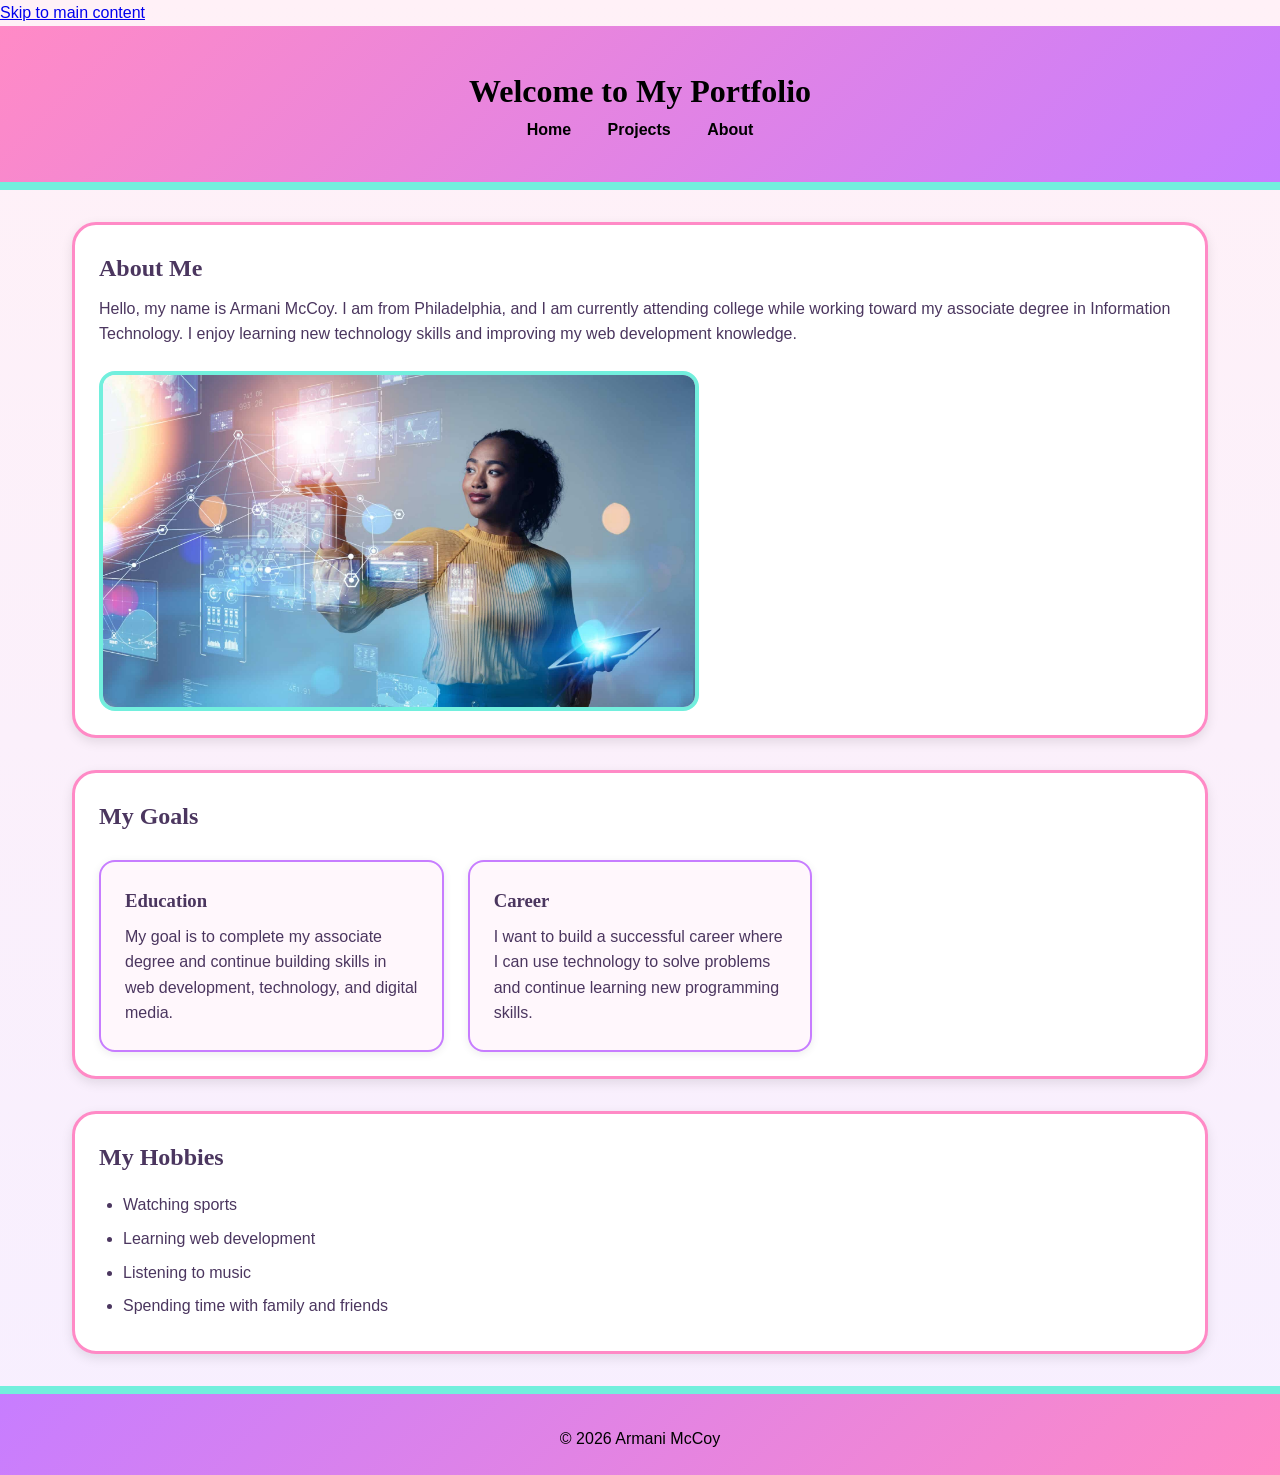
==== index.html @ de3fdd92 "Refactor HTML structure for improved readability and accessibility; update title and enhance content" ====
<!DOCTYPE html>
<html lang="en">

<head>
    <meta charset="UTF-8">
    <meta name="viewport" content="width=device-width, initial-scale=1.0">
    <title>Home - Armani McCoy Portfolio</title>
    <link rel="stylesheet" href="mystyle.css">
</head>

<body>

    <a class="skip-link" href="#main-content">
        Skip to main content
    </a>

    <header id="header">
        <h1>Welcome to My Portfolio</h1>

        <nav aria-label="Main navigation">
            <a href="index.html" aria-current="page">Home</a>
            <a href="project.html">Projects</a>
            <a href="about.html">About</a>
        </nav>
    </header>

    <main id="main-content">

        <section id="about" class="content-box">
            <h2>About Me</h2>

            <p>
                Hello, my name is Armani McCoy. I am from
                Philadelphia, and I am currently attending
                college while working toward my associate
                degree in Information Technology.

                I enjoy learning new technology skills
                and improving my web development knowledge.
            </p>

            <img
                src="welcome 2.jpg"
                alt="Image representing my interest in Information Technology"
                class="portfolio-image"
            >
        </section>

        <section id="goals" class="content-box">
            <h2>My Goals</h2>

            <div class="goals-grid">

                <article class="card">
                    <h3>Education</h3>
                    <p>
                        My goal is to complete my associate
                        degree and continue building skills
                        in web development, technology,
                        and digital media.
                    </p>
                </article>

                <article class="card">
                    <h3>Career</h3>
                    <p>
                        I want to build a successful career
                        where I can use technology to solve
                        problems and continue learning new
                        programming skills.
                    </p>
                </article>

            </div>
        </section>

        <section id="hobbies" class="content-box">
            <h2>My Hobbies</h2>

            <ul>
                <li>Watching sports</li>
                <li>Learning web development</li>
                <li>Listening to music</li>
                <li>Spending time with family and friends</li>
            </ul>
        </section>

    </main>

    <footer id="footer">
        <p>&copy; 2026 Armani McCoy</p>
    </footer>

</body>
</html>
---- mystyle.css ----
/* =====================
   GLOBAL STYLES
   ===================== */

* {
    box-sizing: border-box;
    margin: 0;
    padding: 0;
}

body {
    font-family: "Poppins", sans-serif;
    background: linear-gradient(to bottom, #fff1f7, #f7efff);
    color: #4b365f;
    line-height: 1.6;
    overflow-x: hidden;
}

/* TYPE SELECTORS */

h1, h2, h3 {
    font-family: "Playfair Display", serif;
}

p {
    margin-top: 8px;
}

img {
    width: 100%;
    max-width: 600px;
    display: block;
    border-radius: 16px;
}

/* ID SELECTORS */

#header {
    background: linear-gradient(135deg, #ff8ac6, #c77dff);
    color: black;
    text-align: center;
    padding: 40px;
    border-bottom: 8px solid #72efdd;
}

#footer {
    background: linear-gradient(135deg, #c77dff, #ff8ac6);
    color: black;
    text-align: center;
    padding: 24px;
    border-top: 8px solid #72efdd;
}

/* CLASS SELECTORS */

.content-box {
    background-color: white;
    margin: 32px;
    padding: 24px;
    border: 3px solid #ff8ac6;
    border-radius: 24px;
    box-shadow: 0 4px 12px rgba(0,0,0,.1);
}

.card {
    background-color: #fff7fc;
    padding: 24px;
    border: 2px solid #c77dff;
    border-radius: 16px;
    box-shadow: 0 2px 8px rgba(0,0,0,.08);
}

/* =====================
   NAVIGATION
   ===================== */

nav ul {
    list-style: none;
    margin-top: 16px;
}

nav li {
    display: inline-block;
    margin: 0 8px;
}

nav a {
    text-decoration: none;
    color: black;
    font-weight: 600;
    padding: 8px 16px;
    border-radius: 24px;
    transition: 0.3s;
}

nav a:hover {
    background-color: rgba(255,255,255,.25);
}

/* =====================
   FLEXBOX LAYOUT
   ===================== */

#goals {
    display: flex;
    gap: 24px;
    flex-wrap: wrap;
}

#goals .card {
    flex: 1 1 300px;
}

/* GOALS GRID */

.goals-grid {
    display: grid;
    grid-template-columns: repeat(3, 1fr);
    gap: 24px;
}

/* =====================
   HOBBIES
   ===================== */

#hobbies ul {
    padding-left: 24px;
    margin-top: 16px;
}

#hobbies li {
    margin-bottom: 8px;
}

/* =====================
   IMAGE STYLING
   ===================== */

#about img {
    margin-top: 24px;
    border: 4px solid #72efdd;
}

/* =====================
   DESKTOP CONTAINER
   ===================== */

main {
    max-width: 1200px;
    margin: 0 auto;
    width: 100%;
}

/* =====================
   LARGE TABLET
   1024px
   ===================== */

@media (max-width: 1024px) {

    .goals-grid {
        grid-template-columns: repeat(2, 1fr);
    }

    .content-box {
        margin: 24px;
    }

}

/* =====================
   SMALL TABLET
   768px
   ===================== */

@media (max-width: 768px) {

    .content-box {
        margin: 24px 16px;
    }

    #goals {
        flex-direction: column;
    }

    nav li {
        display: inline-block;
        margin: 8px 4px;
    }

}

/* =====================
   MOBILE
   640px
   ===================== */

@media (max-width: 640px) {

    .goals-grid {
        grid-template-columns: 1fr;
    }

    .content-box {
        margin: 16px;
        padding: 16px;
    }

    nav li {
        display: block;
        margin: 8px 0;
    }

}

/* =====================
   SMALL MOBILE
   320px+
   ===================== */

@media (max-width: 480px) {

    #header {
        padding: 24px 16px;
    }

    h1 {
        font-size: 2rem;
    }

    h2 {
        font-size: 1.5rem;
    }

    .content-box {
        margin: 16px 8px;
        padding: 16px;
    }

    .card {
        padding: 16px;
    }

}
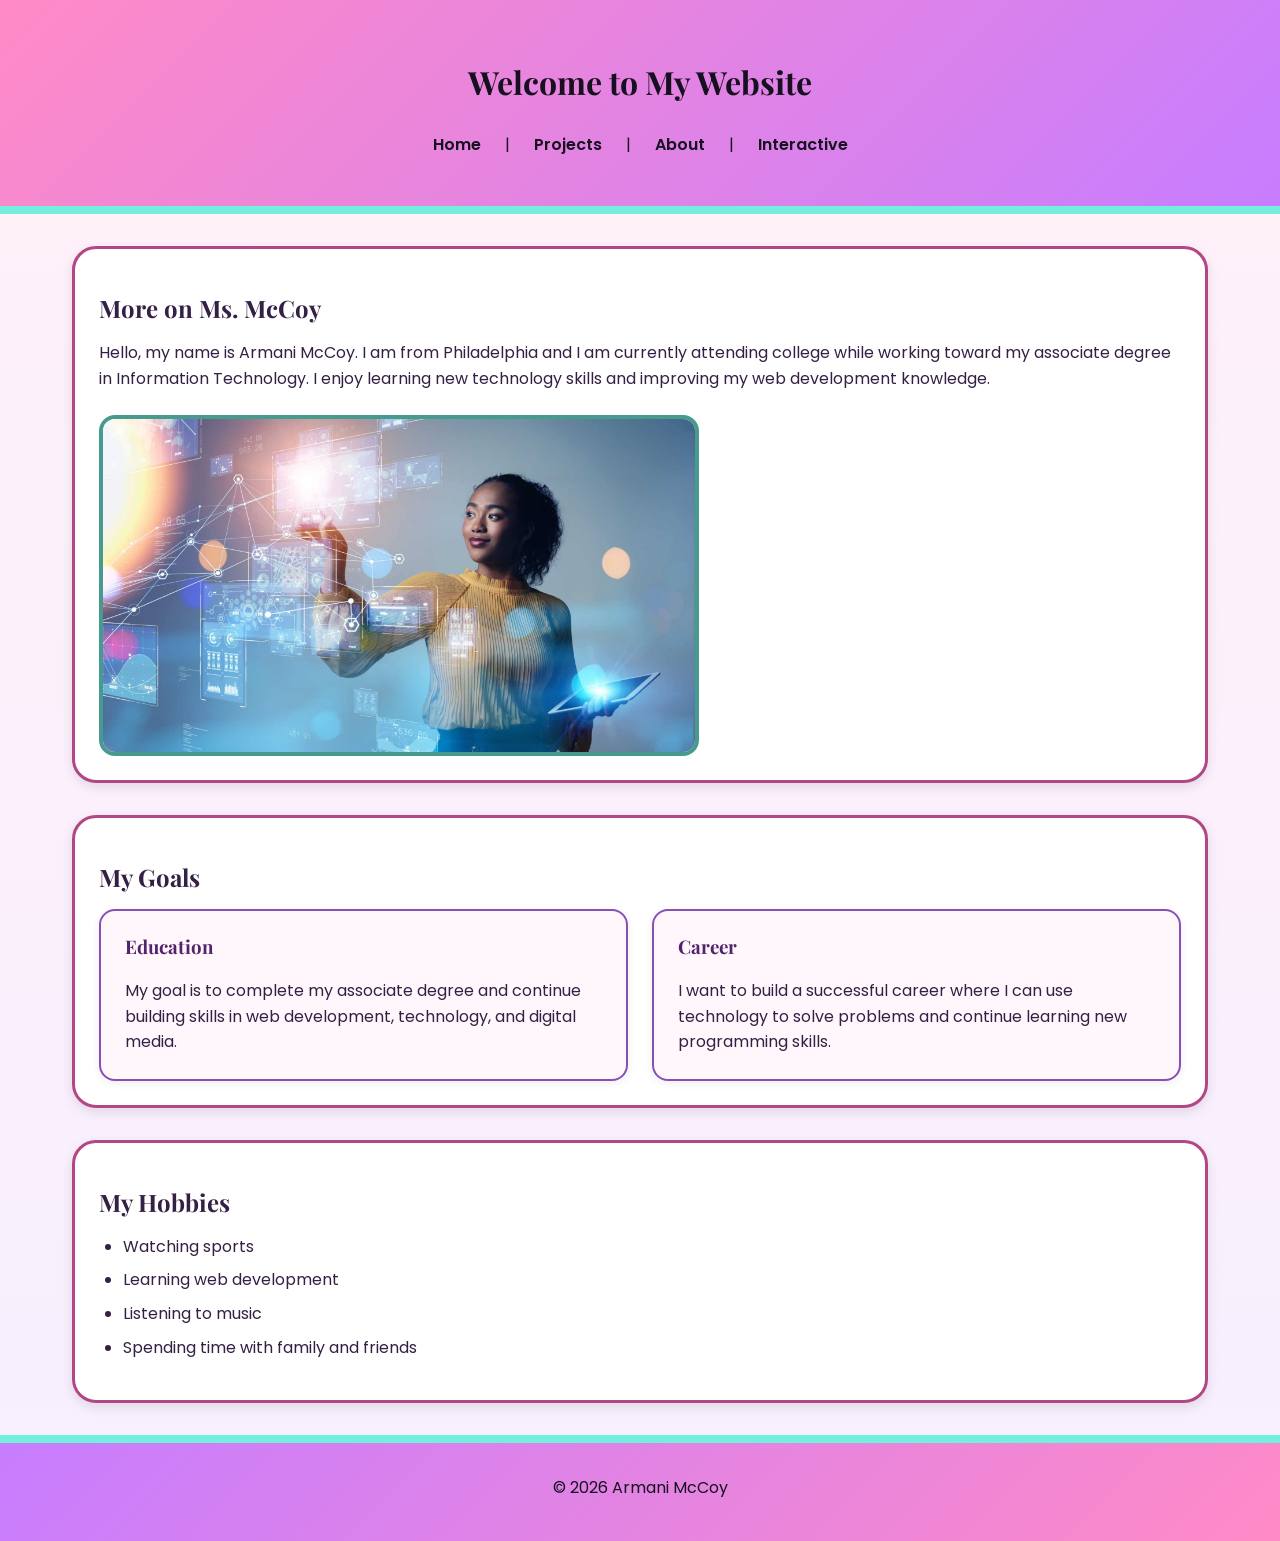
==== commit a81d8c57: "Add interactive features: button click counter, color customization, and dynamic to-do list" ====
--- a/index.html
+++ b/index.html
@@ -1,49 +1,43 @@
-
 <!DOCTYPE html>
 <html lang="en">
-
 <head>
     <meta charset="UTF-8">
     <meta name="viewport" content="width=device-width, initial-scale=1.0">
-    <title>Home - Armani McCoy Portfolio</title>
+    <title>Welcome - Armani McCoy</title>
+    <link rel="preconnect" href="https://fonts.googleapis.com">
+<link rel="preconnect" href="https://fonts.gstatic.com" crossorigin>
+<link href="https://fonts.googleapis.com/css2?family=DM+Sans:wght@400;500;600;700&family=Poppins:wght@400;500;600;700&display=swap" rel="stylesheet">
     <link rel="stylesheet" href="mystyle.css">
 </head>
-
 <body>
 
-    <a class="skip-link" href="#main-content">
-        Skip to main content
-    </a>
+    <header id="header">
+        <h1>Welcome to My Website</h1>
 
-    <header id="header">
-        <h1>Welcome to My Portfolio</h1>
-
-        <nav aria-label="Main navigation">
-            <a href="index.html" aria-current="page">Home</a>
-            <a href="project.html">Projects</a>
-            <a href="about.html">About</a>
-        </nav>
+       <nav aria-label="Main navigation">
+    <a href="index.html">Home</a> |
+    <a href="project.html">Projects</a> |
+    <a href="about.html">About</a> |
+    <a href="interactive.html">Interactive</a>
+</nav>
     </header>
 
-    <main id="main-content">
-
+    <main>
         <section id="about" class="content-box">
-            <h2>About Me</h2>
-
-            <p>
-                Hello, my name is Armani McCoy. I am from
-                Philadelphia, and I am currently attending
-                college while working toward my associate
-                degree in Information Technology.
-
-                I enjoy learning new technology skills
-                and improving my web development knowledge.
-            </p>
+            <div class="about-text">
+                <h2>More on Ms. McCoy</h2>
+                <p>
+                    Hello, my name is Armani McCoy. I am from Philadelphia and I am
+                    currently attending college while working toward my associate
+                    degree in Information Technology. I enjoy learning new technology
+                    skills and improving my web development knowledge.
+                </p>
+            </div>
 
             <img
                 src="welcome 2.jpg"
-                alt="Image representing my interest in Information Technology"
-                class="portfolio-image"
+                alt="A laptop, notebook, and plant arranged on a pink desk"
+                class="welcome-image"
             >
         </section>
 
@@ -51,27 +45,21 @@
             <h2>My Goals</h2>
 
             <div class="goals-grid">
-
                 <article class="card">
                     <h3>Education</h3>
                     <p>
-                        My goal is to complete my associate
-                        degree and continue building skills
-                        in web development, technology,
-                        and digital media.
+                        My goal is to complete my associate degree and continue building
+                        skills in web development, technology, and digital media.
                     </p>
                 </article>
 
                 <article class="card">
                     <h3>Career</h3>
                     <p>
-                        I want to build a successful career
-                        where I can use technology to solve
-                        problems and continue learning new
-                        programming skills.
+                        I want to build a successful career where I can use technology
+                        to solve problems and continue learning new programming skills.
                     </p>
                 </article>
-
             </div>
         </section>
 
@@ -85,7 +73,6 @@
                 <li>Spending time with family and friends</li>
             </ul>
         </section>
-
     </main>
 
     <footer id="footer">
--- a/mystyle.css
+++ b/mystyle.css
@@ -2,25 +2,31 @@
 /* =====================
    GLOBAL STYLES
    ===================== */
+
+@import url('https://fonts.googleapis.com/css2?family=Playfair+Display:wght@400;600;700&family=Poppins:wght@400;500;600;700&display=swap');
 
 * {
     box-sizing: border-box;
+}
+
+html {
+    scroll-behavior: smooth;
+}
+
+body {
     margin: 0;
-    padding: 0;
-}
-
-body {
     font-family: "Poppins", sans-serif;
     background: linear-gradient(to bottom, #fff1f7, #f7efff);
-    color: #4b365f;
+    color: #342044;
     line-height: 1.6;
-    overflow-x: hidden;
+    overflow-wrap: break-word;
 }
 
 /* TYPE SELECTORS */
 
 h1, h2, h3 {
     font-family: "Playfair Display", serif;
+    line-height: 1.3;
 }
 
 p {
@@ -30,94 +36,154 @@
 img {
     width: 100%;
     max-width: 600px;
+    height: auto;
     display: block;
     border-radius: 16px;
 }
 
-/* ID SELECTORS */
+a {
+    color: #602080;
+}
+
+a:hover {
+    text-decoration: underline;
+}
+
+/* =====================
+   KEYBOARD ACCESSIBILITY
+   ===================== */
+
+.skip-link {
+    position: absolute;
+    top: -100px;
+    left: 16px;
+    z-index: 1000;
+    background: white;
+    color: #342044;
+    padding: 12px 16px;
+    border: 2px solid #602080;
+    border-radius: 8px;
+}
+
+.skip-link:focus {
+    top: 8px;
+}
+
+:focus-visible {
+    outline: 3px solid #342044;
+    outline-offset: 4px;
+}
+
+/* =====================
+   HEADER AND FOOTER
+   ===================== */
 
 #header {
     background: linear-gradient(135deg, #ff8ac6, #c77dff);
-    color: black;
+    color: #171020;
     text-align: center;
-    padding: 40px;
+    padding: 40px 24px;
     border-bottom: 8px solid #72efdd;
 }
 
 #footer {
     background: linear-gradient(135deg, #c77dff, #ff8ac6);
-    color: black;
+    color: #171020;
     text-align: center;
     padding: 24px;
     border-top: 8px solid #72efdd;
 }
 
-/* CLASS SELECTORS */
+/* =====================
+   NAVIGATION
+   ===================== */
+
+nav {
+    display: flex;
+    justify-content: center;
+    align-items: center;
+    flex-wrap: wrap;
+    gap: 8px;
+    margin-top: 16px;
+}
+
+nav a {
+    display: inline-block;
+    text-decoration: none;
+    color: #171020;
+    font-weight: 600;
+    padding: 8px 16px;
+    border-radius: 24px;
+}
+
+nav a:hover,
+nav a:focus-visible {
+    background-color: #ffffff;
+    color: #342044;
+}
+
+nav a[aria-current="page"] {
+    background-color: #ffffff;
+    color: #342044;
+    text-decoration: underline;
+}
+
+/* =====================
+   MAIN CONTENT
+   ===================== */
+
+main {
+    max-width: 1200px;
+    width: 100%;
+    margin: 0 auto;
+}
 
 .content-box {
-    background-color: white;
+    background-color: #ffffff;
     margin: 32px;
     padding: 24px;
-    border: 3px solid #ff8ac6;
+    border: 3px solid #b34785;
     border-radius: 24px;
-    box-shadow: 0 4px 12px rgba(0,0,0,.1);
-}
+    box-shadow: 0 4px 12px rgba(0, 0, 0, .1);
+}
+
+.content-box h2 {
+    margin-bottom: 16px;
+}
+
+/* =====================
+   GESTALT: SIMILARITY
+   ===================== */
 
 .card {
     background-color: #fff7fc;
     padding: 24px;
-    border: 2px solid #c77dff;
+    border: 2px solid #8750b5;
     border-radius: 16px;
-    box-shadow: 0 2px 8px rgba(0,0,0,.08);
-}
-
-/* =====================
-   NAVIGATION
-   ===================== */
-
-nav ul {
-    list-style: none;
-    margin-top: 16px;
-}
-
-nav li {
-    display: inline-block;
-    margin: 0 8px;
-}
-
-nav a {
-    text-decoration: none;
-    color: black;
-    font-weight: 600;
-    padding: 8px 16px;
-    border-radius: 24px;
-    transition: 0.3s;
-}
-
-nav a:hover {
-    background-color: rgba(255,255,255,.25);
-}
-
-/* =====================
-   FLEXBOX LAYOUT
-   ===================== */
-
-#goals {
-    display: flex;
-    gap: 24px;
-    flex-wrap: wrap;
-}
-
-#goals .card {
-    flex: 1 1 300px;
-}
-
-/* GOALS GRID */
+    box-shadow: 0 2px 8px rgba(0, 0, 0, .08);
+}
+
+.card h3 {
+    color: #51236b;
+    margin-top: 0;
+}
+
+.card p {
+    margin-bottom: 0;
+}
+
+/* =====================
+   GESTALT: PROXIMITY
+   ===================== */
 
 .goals-grid {
     display: grid;
-    grid-template-columns: repeat(3, 1fr);
+    grid-template-columns: repeat(2, minmax(0, 1fr));
     gap: 24px;
+}
+
+#goals .card {
+    width: 100%;
 }
 
 /* =====================
@@ -137,31 +203,120 @@
    IMAGE STYLING
    ===================== */
 
-#about img {
+#about img,
+.portfolio-image {
     margin-top: 24px;
-    border: 4px solid #72efdd;
-}
-
-/* =====================
-   DESKTOP CONTAINER
-   ===================== */
-
-main {
-    max-width: 1200px;
-    margin: 0 auto;
+    border: 4px solid #479a8e;
+}
+
+/* =====================
+   ACCESSIBLE CONTACT FORM
+   ===================== */
+
+.contact-form {
+    max-width: 700px;
+    margin: 24px auto;
+}
+
+.contact-form fieldset {
+    border: 2px solid #8750b5;
+    border-radius: 16px;
+    padding: 24px;
+    min-width: 0;
+}
+
+.contact-form legend {
+    font-family: "Playfair Display", serif;
+    font-size: 1.4rem;
+    font-weight: 700;
+    color: #342044;
+    padding: 0 8px;
+}
+
+.form-group {
+    margin-bottom: 24px;
+}
+
+.form-group label {
+    display: block;
+    font-weight: 600;
+    margin-bottom: 8px;
+    color: #342044;
+}
+
+.form-group input,
+.form-group textarea {
+    display: block;
     width: 100%;
-}
-
-/* =====================
-   LARGE TABLET
-   1024px
+    padding: 12px;
+    border: 2px solid #8750b5;
+    border-radius: 8px;
+    font: inherit;
+    color: #342044;
+    background-color: #ffffff;
+}
+
+.form-group textarea {
+    min-height: 150px;
+    resize: vertical;
+}
+
+.form-group input:focus-visible,
+.form-group textarea:focus-visible {
+    outline: 3px solid #342044;
+    outline-offset: 2px;
+}
+
+.form-group input[aria-invalid="true"],
+.form-group textarea[aria-invalid="true"] {
+    border: 3px solid #a11232;
+}
+
+.error-message {
+    color: #a11232;
+    font-size: 0.95rem;
+    font-weight: 600;
+    margin-top: 8px;
+}
+
+.form-status {
+    margin-top: 16px;
+    font-weight: 600;
+}
+
+.form-status.error {
+    color: #a11232;
+}
+
+.form-status.success {
+    color: #245d39;
+}
+
+.submit-button {
+    background-color: #602080;
+    color: #ffffff;
+    border: 2px solid #602080;
+    padding: 12px 24px;
+    border-radius: 24px;
+    font: inherit;
+    font-weight: 600;
+    cursor: pointer;
+}
+
+.submit-button:hover {
+    background-color: #44135e;
+}
+
+.submit-button:focus-visible {
+    outline: 3px solid #342044;
+    outline-offset: 4px;
+}
+
+/* =====================
+   LARGE TABLET: 1024px
    ===================== */
 
 @media (max-width: 1024px) {
-
-    .goals-grid {
-        grid-template-columns: repeat(2, 1fr);
-    }
 
     .content-box {
         margin: 24px;
@@ -170,8 +325,7 @@
 }
 
 /* =====================
-   SMALL TABLET
-   768px
+   TABLET: 768px
    ===================== */
 
 @media (max-width: 768px) {
@@ -180,43 +334,43 @@
         margin: 24px 16px;
     }
 
-    #goals {
-        flex-direction: column;
-    }
-
-    nav li {
-        display: inline-block;
-        margin: 8px 4px;
-    }
-
-}
-
-/* =====================
-   MOBILE
-   640px
-   ===================== */
-
-@media (max-width: 640px) {
-
     .goals-grid {
         grid-template-columns: 1fr;
     }
+
+    #header {
+        padding: 32px 16px;
+    }
+
+}
+
+/* =====================
+   MOBILE: 640px
+   ===================== */
+
+@media (max-width: 640px) {
 
     .content-box {
         margin: 16px;
         padding: 16px;
     }
 
-    nav li {
-        display: block;
-        margin: 8px 0;
-    }
-
-}
-
-/* =====================
-   SMALL MOBILE
-   320px+
+    nav {
+        gap: 8px;
+    }
+
+    nav a {
+        padding: 8px 12px;
+    }
+
+    .contact-form fieldset {
+        padding: 16px;
+    }
+
+}
+
+/* =====================
+   SMALL MOBILE: 320px+
    ===================== */
 
 @media (max-width: 480px) {
@@ -242,4 +396,63 @@
         padding: 16px;
     }
 
-}
+    nav a {
+        padding: 8px;
+        font-size: 0.9rem;
+    }
+
+}
+
+/* =====================
+   REDUCED MOTION
+   ===================== */
+
+@media (prefers-reduced-motion: reduce) {
+
+    html {
+        scroll-behavior: auto;
+    }
+
+}
+
+/* =====================
+   PROJECTS PAGE LAYOUT
+   ===================== */
+
+/* Gestalt Principle: Proximity */
+
+.projects-grid {
+    display: grid;
+    grid-template-columns: repeat(3, minmax(0, 1fr));
+    gap: 24px;
+    margin-top: 24px;
+}
+
+/* Gestalt Principle: Similarity */
+
+.projects-grid .card {
+    background-color: #fff7fc;
+    border: 2px solid #8750b5;
+    border-radius: 16px;
+    padding: 24px;
+}
+
+/* Tablet */
+
+@media (max-width: 1024px) {
+
+    .projects-grid {
+        grid-template-columns: repeat(2, minmax(0, 1fr));
+    }
+
+}
+
+/* Mobile */
+
+@media (max-width: 640px) {
+
+    .projects-grid {
+        grid-template-columns: 1fr;
+    }
+
+}
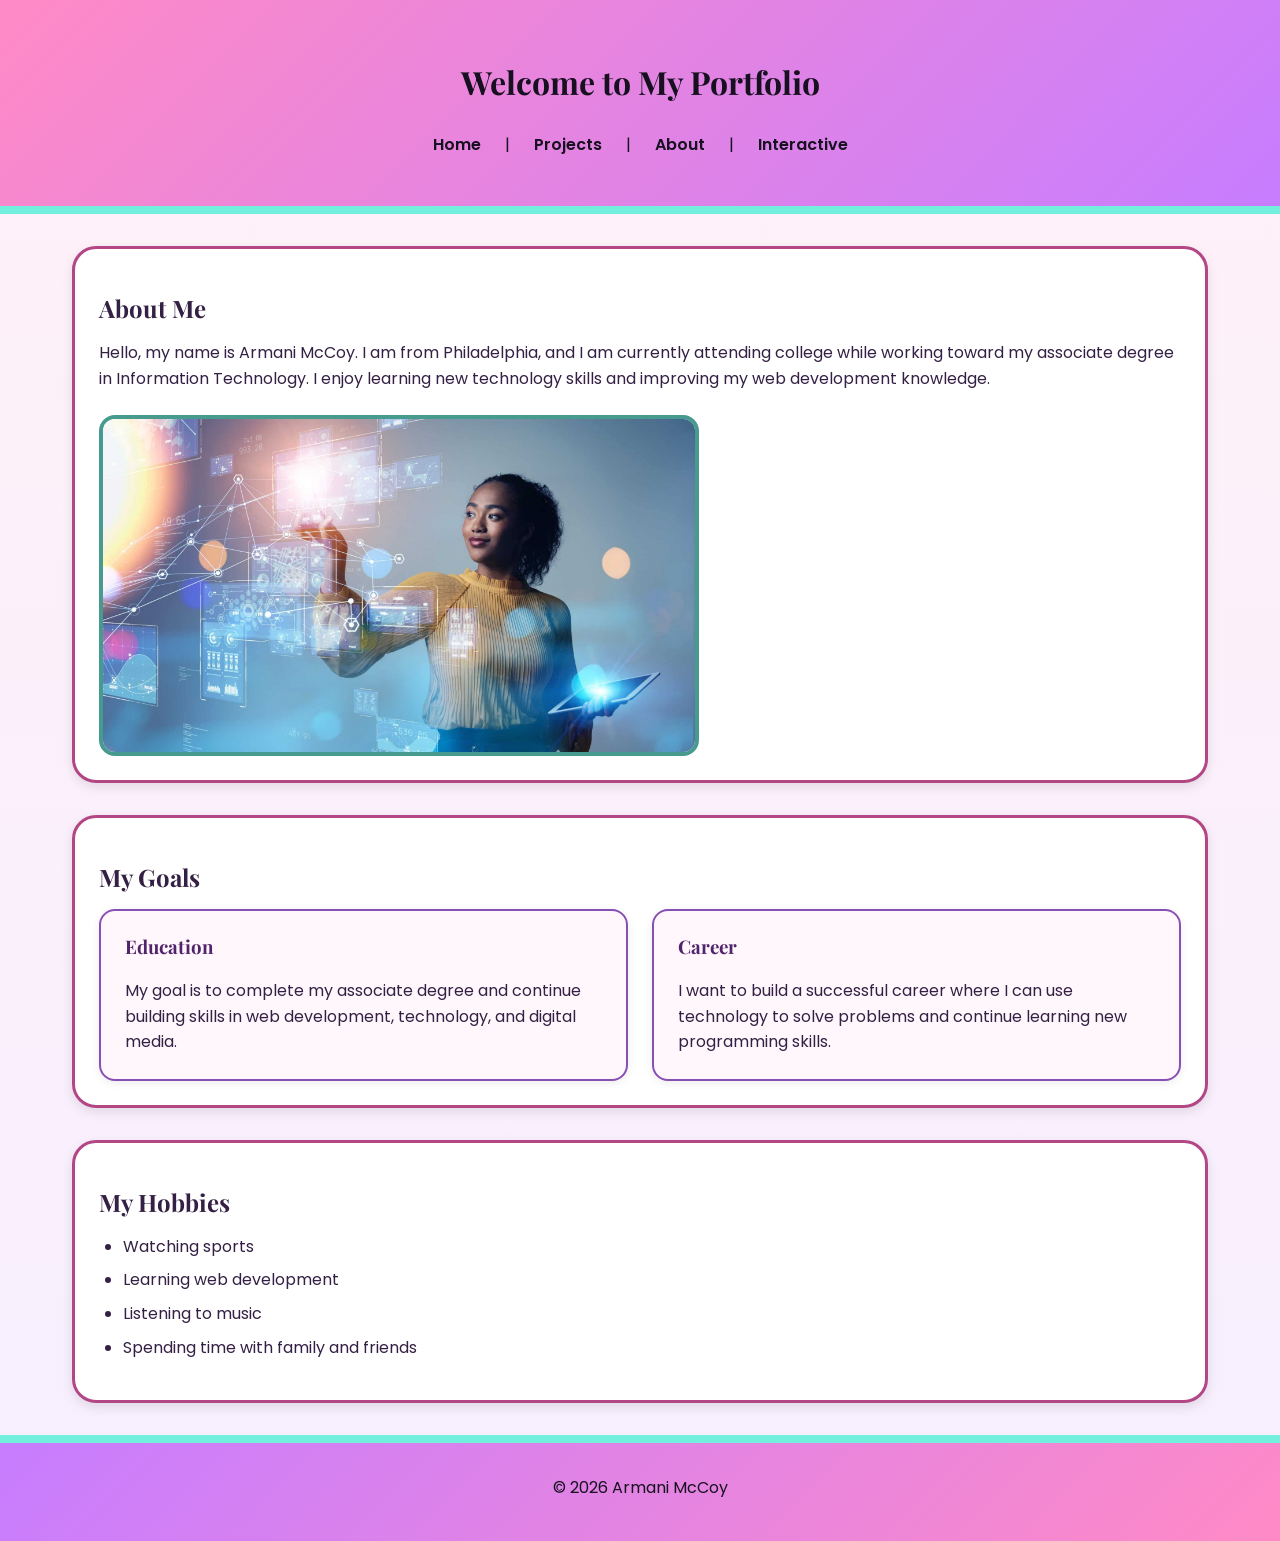
==== commit 12d7b814: "Resolved merge conflicts" ====
--- a/index.html
+++ b/index.html
@@ -1,43 +1,53 @@
+
 <!DOCTYPE html>
 <html lang="en">
+
 <head>
     <meta charset="UTF-8">
     <meta name="viewport" content="width=device-width, initial-scale=1.0">
-    <title>Welcome - Armani McCoy</title>
-    <link rel="preconnect" href="https://fonts.googleapis.com">
-<link rel="preconnect" href="https://fonts.gstatic.com" crossorigin>
-<link href="https://fonts.googleapis.com/css2?family=DM+Sans:wght@400;500;600;700&family=Poppins:wght@400;500;600;700&display=swap" rel="stylesheet">
+    <title>Home - Armani McCoy Portfolio</title>
     <link rel="stylesheet" href="mystyle.css">
 </head>
+
 <body>
 
+    <a class="skip-link" href="#main-content">
+        Skip to main content
+    </a>
+
     <header id="header">
-        <h1>Welcome to My Website</h1>
+        <h1>Welcome to My Portfolio</h1>
 
-       <nav aria-label="Main navigation">
+      
+
+<nav aria-label="Main navigation">
     <a href="index.html">Home</a> |
     <a href="project.html">Projects</a> |
     <a href="about.html">About</a> |
     <a href="interactive.html">Interactive</a>
 </nav>
+
     </header>
 
-    <main>
+    <main id="main-content">
+
         <section id="about" class="content-box">
-            <div class="about-text">
-                <h2>More on Ms. McCoy</h2>
-                <p>
-                    Hello, my name is Armani McCoy. I am from Philadelphia and I am
-                    currently attending college while working toward my associate
-                    degree in Information Technology. I enjoy learning new technology
-                    skills and improving my web development knowledge.
-                </p>
-            </div>
+            <h2>About Me</h2>
+
+            <p>
+                Hello, my name is Armani McCoy. I am from
+                Philadelphia, and I am currently attending
+                college while working toward my associate
+                degree in Information Technology.
+
+                I enjoy learning new technology skills
+                and improving my web development knowledge.
+            </p>
 
             <img
                 src="welcome 2.jpg"
-                alt="A laptop, notebook, and plant arranged on a pink desk"
-                class="welcome-image"
+                alt="Image representing my interest in Information Technology"
+                class="portfolio-image"
             >
         </section>
 
@@ -45,21 +55,27 @@
             <h2>My Goals</h2>
 
             <div class="goals-grid">
+
                 <article class="card">
                     <h3>Education</h3>
                     <p>
-                        My goal is to complete my associate degree and continue building
-                        skills in web development, technology, and digital media.
+                        My goal is to complete my associate
+                        degree and continue building skills
+                        in web development, technology,
+                        and digital media.
                     </p>
                 </article>
 
                 <article class="card">
                     <h3>Career</h3>
                     <p>
-                        I want to build a successful career where I can use technology
-                        to solve problems and continue learning new programming skills.
+                        I want to build a successful career
+                        where I can use technology to solve
+                        problems and continue learning new
+                        programming skills.
                     </p>
                 </article>
+
             </div>
         </section>
 
@@ -73,6 +89,7 @@
                 <li>Spending time with family and friends</li>
             </ul>
         </section>
+
     </main>
 
     <footer id="footer">
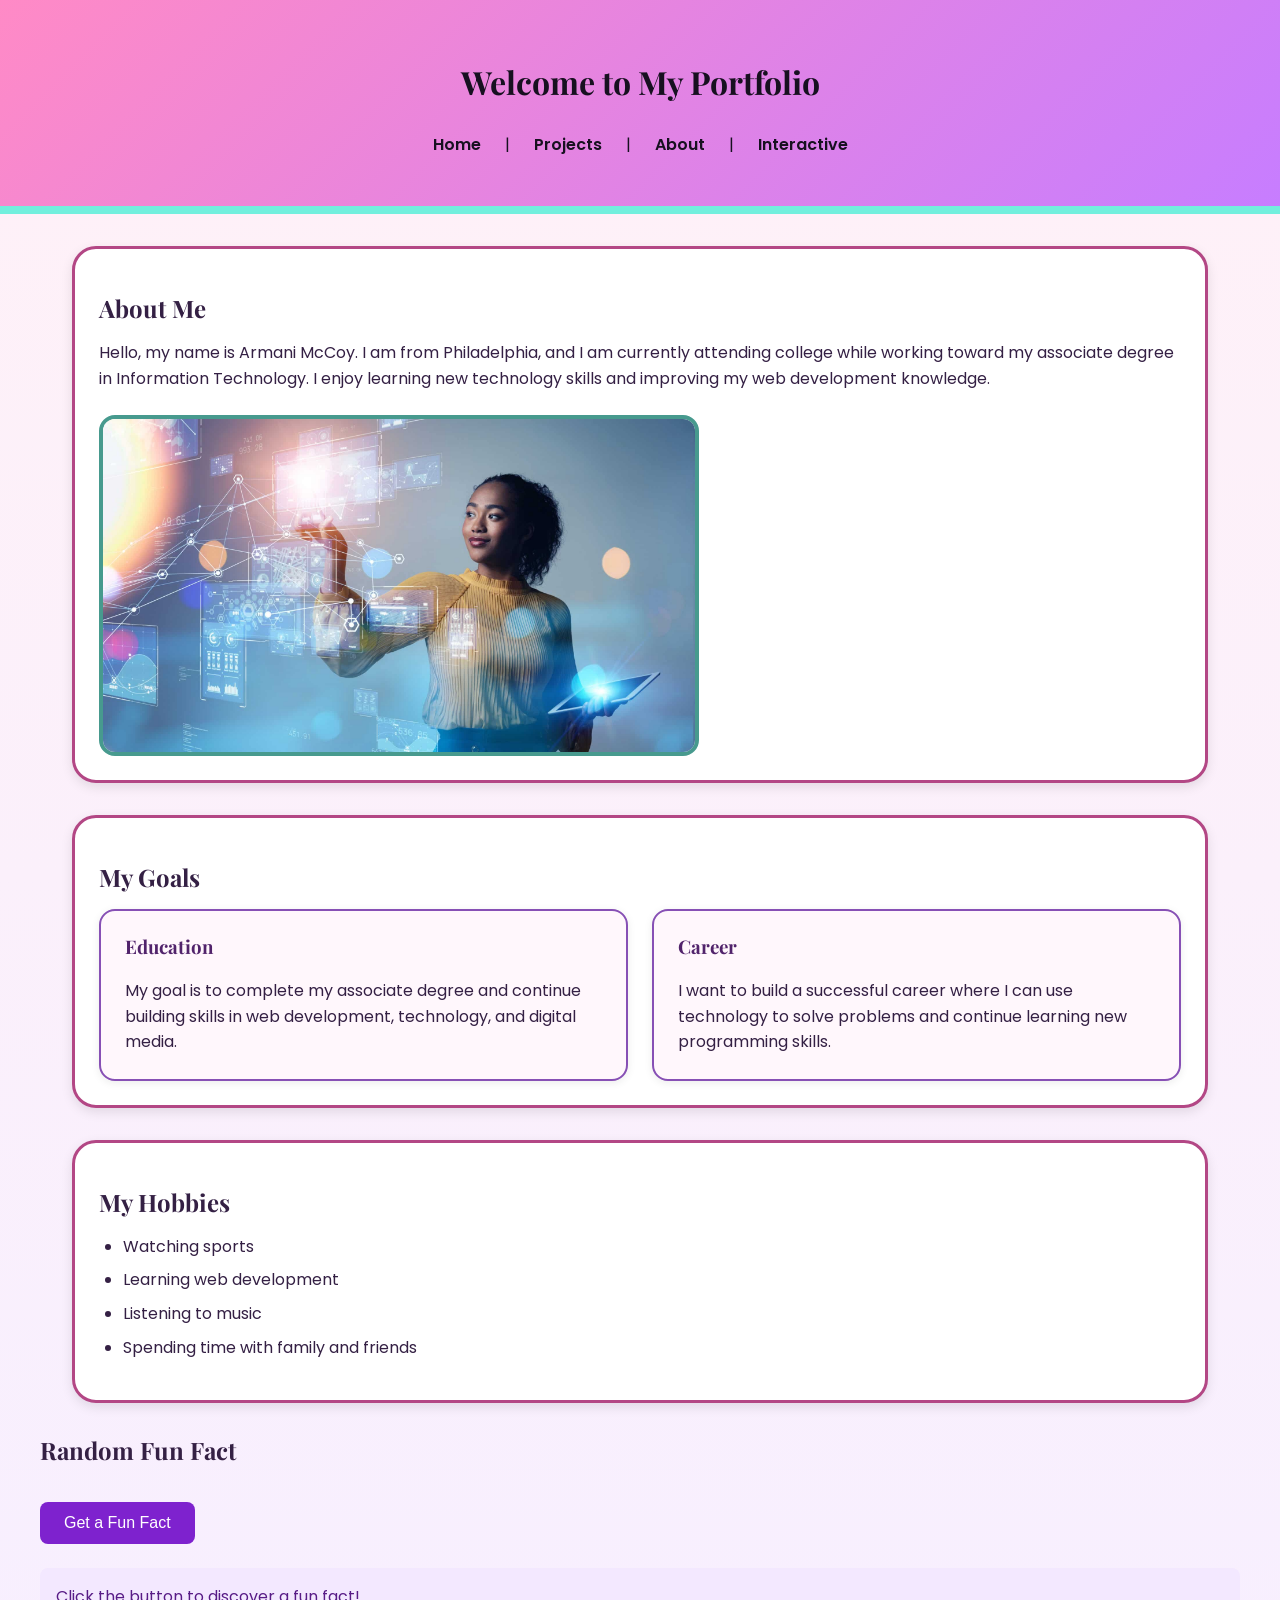
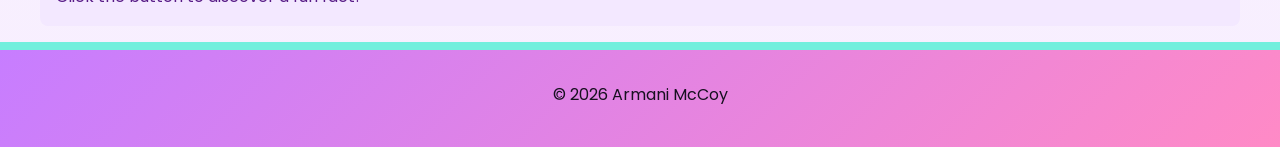
==== commit d3de7184: "Added Milestone 4 JavaScript interactions" ====
--- a/index.html
+++ b/index.html
@@ -7,6 +7,7 @@
     <meta name="viewport" content="width=device-width, initial-scale=1.0">
     <title>Home - Armani McCoy Portfolio</title>
     <link rel="stylesheet" href="mystyle.css">
+    <script src="milestone4.js" defer></script>
 </head>
 
 <body>
@@ -89,7 +90,17 @@
                 <li>Spending time with family and friends</li>
             </ul>
         </section>
+<section>
+    <h2>Random Fun Fact</h2>
 
+    <button type="button" id="factButton">
+        Get a Fun Fact
+    </button>
+
+    <p id="factDisplay" role="status">
+        Click the button to discover a fun fact!
+    </p>
+</section>
     </main>
 
     <footer id="footer">
--- a/mystyle.css
+++ b/mystyle.css
@@ -456,3 +456,92 @@
     }
 
 }
+
+/* Milestone 4 JavaScript Interactions */
+
+#toggleProjects,
+#contactForm button,
+#factButton {
+    background-color: #7e22ce;
+    color: white;
+    border: none;
+    border-radius: 8px;
+    padding: 12px 24px;
+    margin: 16px 0;
+    font-size: 16px;
+    cursor: pointer;
+}
+
+#toggleProjects:hover,
+#contactForm button:hover,
+#factButton:hover {
+    background-color: #be185d;
+}
+
+/* Keyboard accessibility */
+
+button:focus-visible,
+input:focus-visible,
+textarea:focus-visible,
+a:focus-visible {
+    outline: 3px solid #581c87;
+    outline-offset: 4px;
+}
+
+/* Show and hide projects */
+
+[hidden] {
+    display: none !important;
+}
+
+/* Contact form styling */
+
+.contact-section {
+    background-color: #fdf2f8;
+    color: #581c87;
+    padding: 24px;
+    border-radius: 16px;
+    margin: 24px 0;
+}
+
+#contactForm {
+    display: flex;
+    flex-direction: column;
+    gap: 8px;
+}
+
+#contactForm label {
+    font-weight: bold;
+}
+
+#contactForm input,
+#contactForm textarea {
+    width: 100%;
+    box-sizing: border-box;
+    padding: 12px;
+    border: 2px solid #9333ea;
+    border-radius: 8px;
+    font-size: 16px;
+}
+
+.error-message {
+    color: #b91c1c;
+    font-size: 14px;
+    margin: 0 0 8px;
+}
+
+#contactForm [aria-invalid="true"] {
+    border: 2px solid #b91c1c;
+}
+
+#formSuccess {
+    color: #166534;
+    font-weight: bold;
+}
+
+#factDisplay {
+    background-color: #f3e8ff;
+    color: #581c87;
+    padding: 16px;
+    border-radius: 8px;
+}
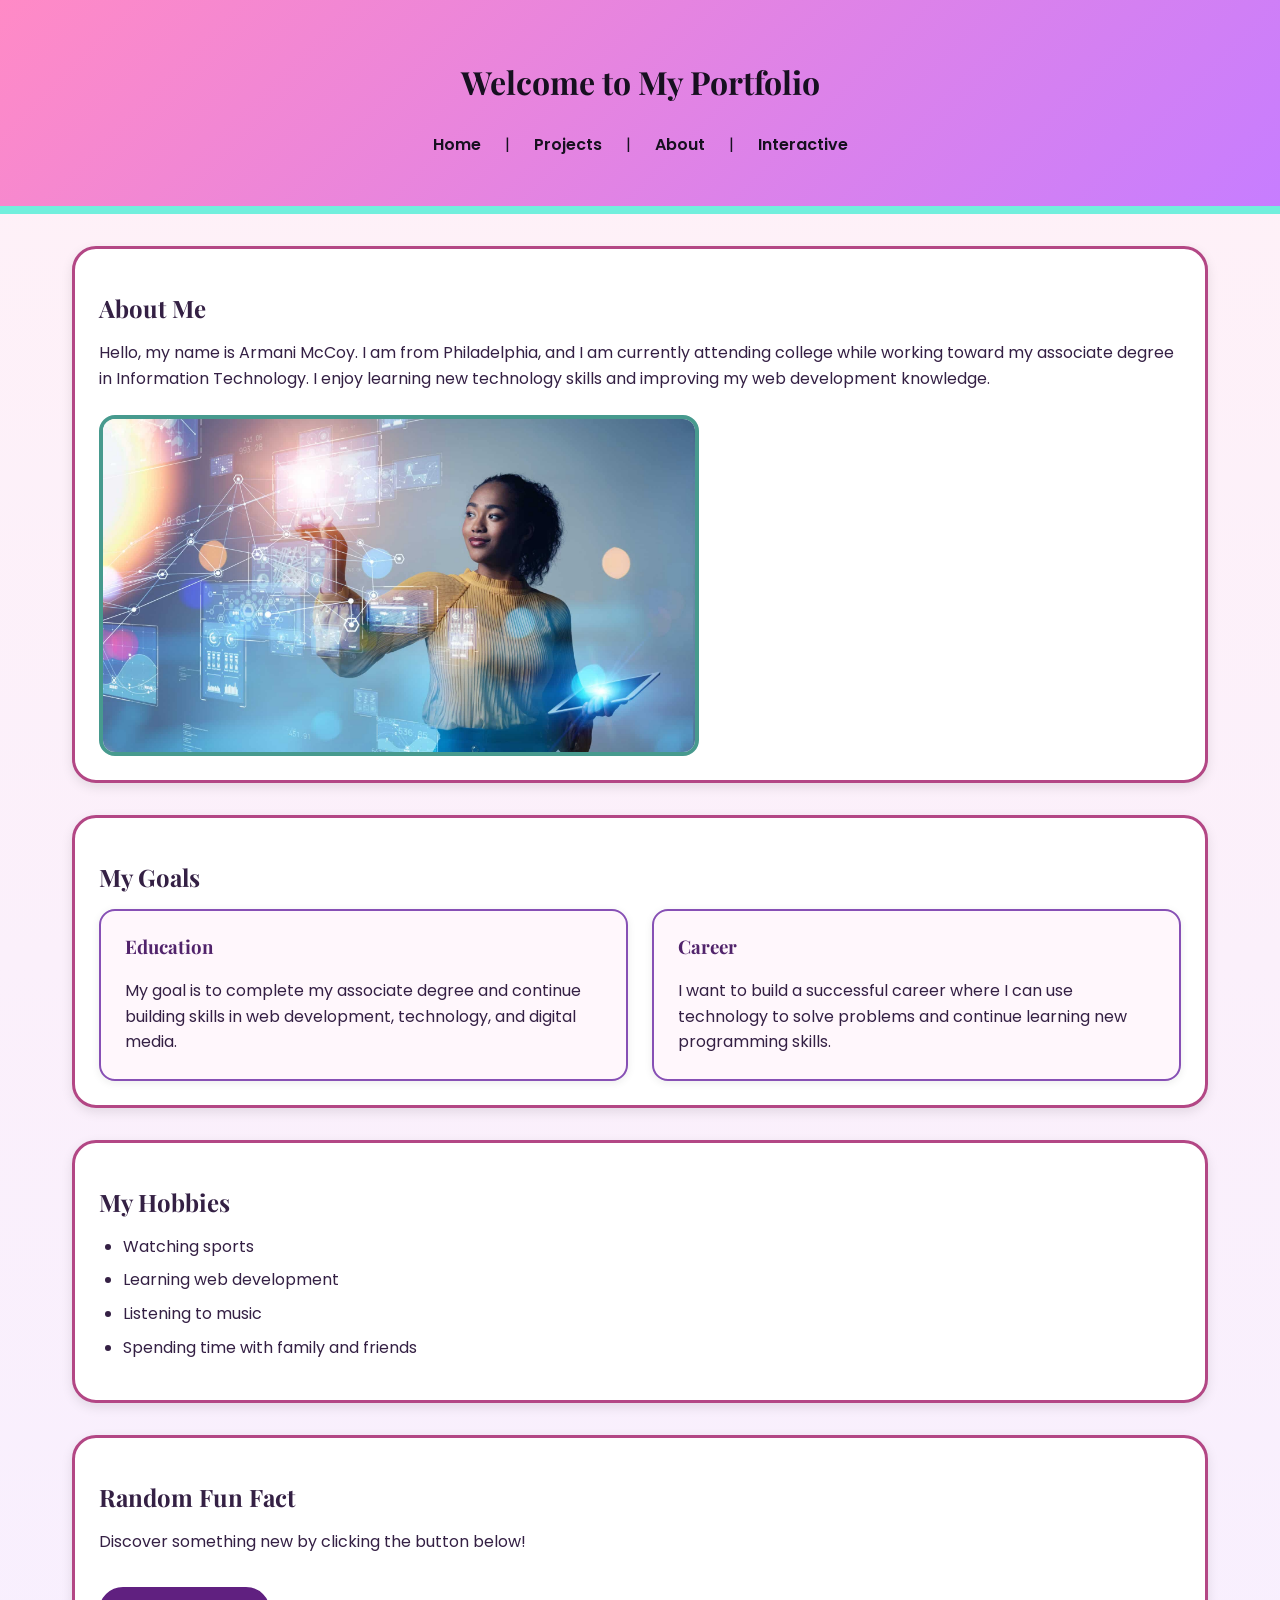
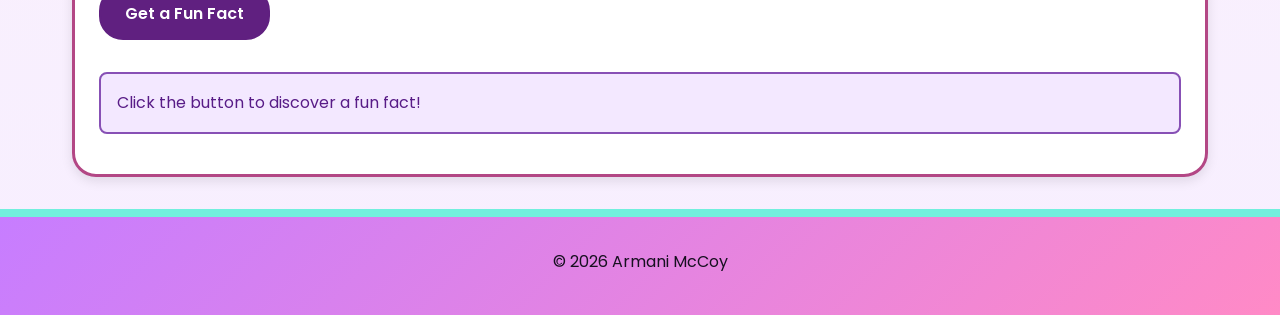
==== commit 889789e1: "Enhance fun facts section with descriptive text and improve button styling for better user interacti" ====
--- a/index.html
+++ b/index.html
@@ -90,16 +90,22 @@
                 <li>Spending time with family and friends</li>
             </ul>
         </section>
-<section>
+<section id="fun-facts" class="content-box">
+
     <h2>Random Fun Fact</h2>
+
+    <p>
+        Discover something new by clicking the button below!
+    </p>
 
     <button type="button" id="factButton">
         Get a Fun Fact
     </button>
 
-    <p id="factDisplay" role="status">
+    <p id="factDisplay" role="status" aria-live="polite">
         Click the button to discover a fun fact!
     </p>
+
 </section>
     </main>
 
--- a/mystyle.css
+++ b/mystyle.css
@@ -457,52 +457,49 @@
 
 }
 
-/* Milestone 4 JavaScript Interactions */
+
+/* =====================
+   MILESTONE 4 JAVASCRIPT INTERACTIONS
+   ===================== */
 
 #toggleProjects,
-#contactForm button,
 #factButton {
-    background-color: #7e22ce;
-    color: white;
-    border: none;
-    border-radius: 8px;
+    background-color: #602080;
+    color: #ffffff;
+    border: 2px solid #602080;
+    border-radius: 24px;
     padding: 12px 24px;
     margin: 16px 0;
-    font-size: 16px;
+    font: inherit;
+    font-weight: 600;
     cursor: pointer;
 }
 
 #toggleProjects:hover,
-#contactForm button:hover,
 #factButton:hover {
-    background-color: #be185d;
-}
-
-/* Keyboard accessibility */
-
-button:focus-visible,
-input:focus-visible,
-textarea:focus-visible,
-a:focus-visible {
-    outline: 3px solid #581c87;
-    outline-offset: 4px;
-}
-
-/* Show and hide projects */
+    background-color: #44135e;
+}
+
+/* Disabled button while API is loading */
+
+#factButton:disabled {
+    opacity: 0.7;
+    cursor: wait;
+}
+
+/* Show and hide project cards */
 
 [hidden] {
     display: none !important;
 }
 
-/* Contact form styling */
+/* Contact form section */
 
 .contact-section {
     background-color: #fdf2f8;
-    color: #581c87;
-    padding: 24px;
-    border-radius: 16px;
-    margin: 24px 0;
-}
+}
+
+/* Contact form layout */
 
 #contactForm {
     display: flex;
@@ -510,38 +507,40 @@
     gap: 8px;
 }
 
-#contactForm label {
-    font-weight: bold;
-}
-
-#contactForm input,
-#contactForm textarea {
-    width: 100%;
-    box-sizing: border-box;
-    padding: 12px;
-    border: 2px solid #9333ea;
-    border-radius: 8px;
-    font-size: 16px;
-}
-
-.error-message {
-    color: #b91c1c;
-    font-size: 14px;
-    margin: 0 0 8px;
-}
-
-#contactForm [aria-invalid="true"] {
-    border: 2px solid #b91c1c;
-}
+#contactForm .submit-button {
+    align-self: flex-start;
+}
+
+/* Successful form validation */
 
 #formSuccess {
     color: #166534;
-    font-weight: bold;
-}
+    font-weight: 600;
+}
+
+/* Random Fun Fact API */
 
 #factDisplay {
     background-color: #f3e8ff;
     color: #581c87;
     padding: 16px;
+    border: 2px solid #8750b5;
     border-radius: 8px;
-}
+    margin-top: 16px;
+}
+
+/* Mobile responsiveness */
+
+@media (max-width: 640px) {
+
+    #toggleProjects,
+    #factButton,
+    #contactForm .submit-button {
+        width: 100%;
+    }
+
+    .projects-grid .card {
+        padding: 16px;
+    }
+
+}
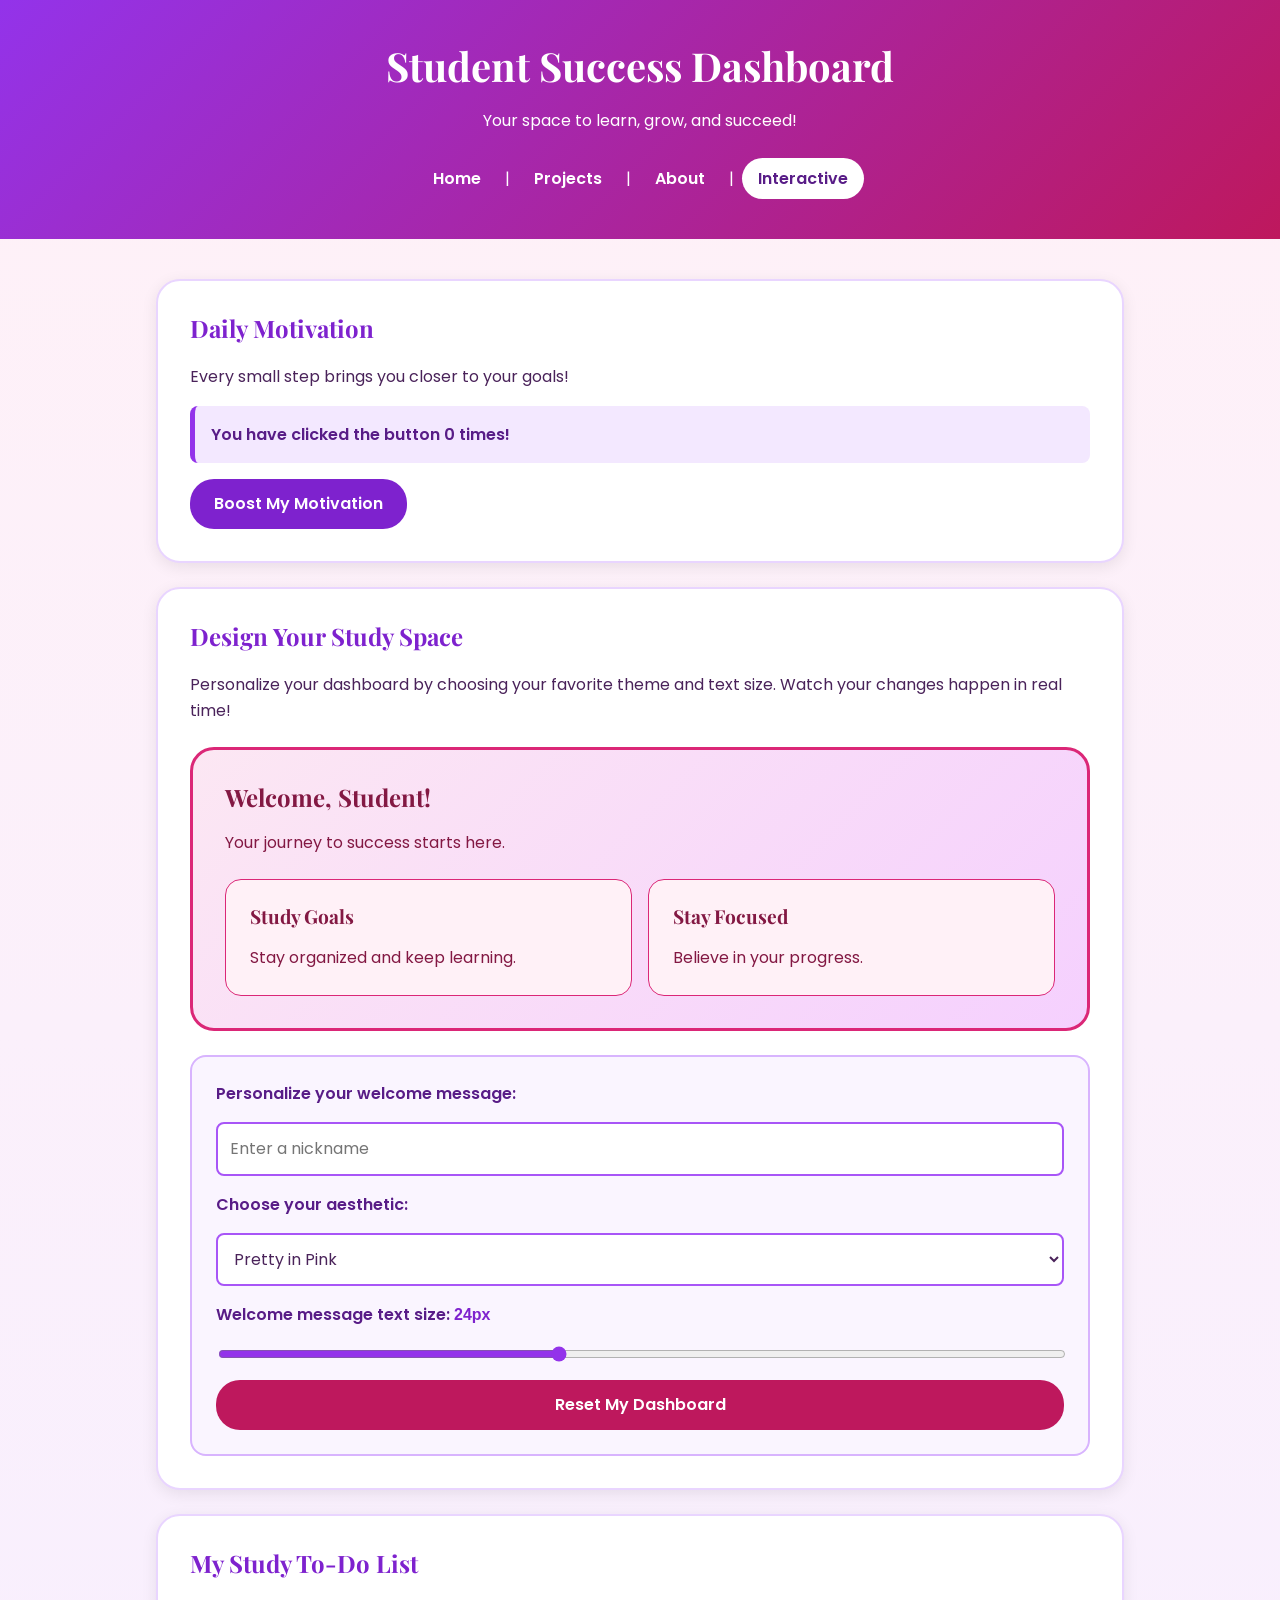
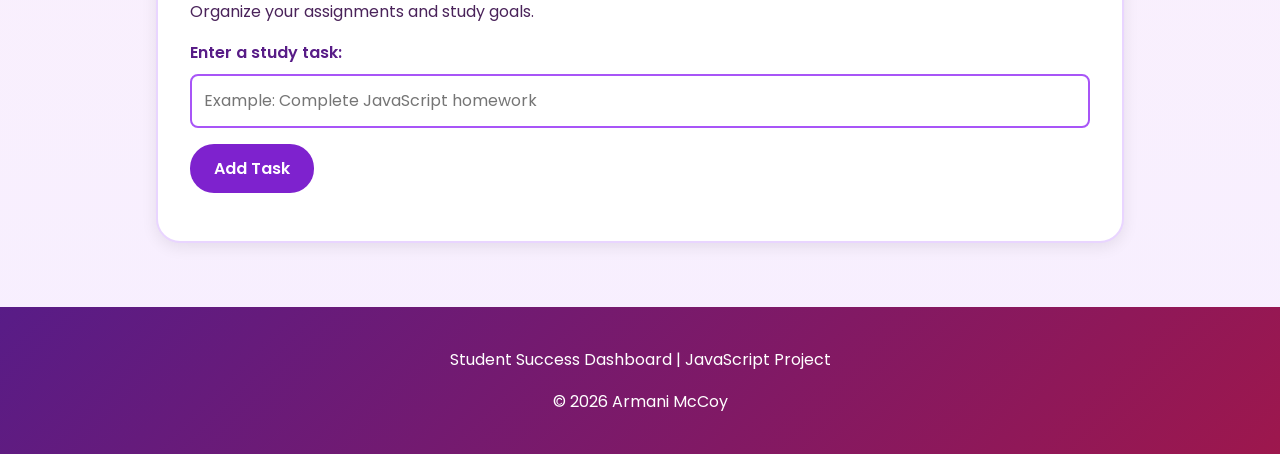
==== commit 9d9e2e1b: "Clean up code by removing unnecessary whitespace and comments across multiple files" ====
--- a/index.html
+++ b/index.html
@@ -1,117 +1,195 @@
-
 <!DOCTYPE html>
 <html lang="en">
 
 <head>
     <meta charset="UTF-8">
-    <meta name="viewport" content="width=device-width, initial-scale=1.0">
-    <title>Home - Armani McCoy Portfolio</title>
-    <link rel="stylesheet" href="mystyle.css">
-    <script src="milestone4.js" defer></script>
+    <meta name="viewport"
+          content="width=device-width, initial-scale=1.0">
+
+    <title>Personalized Student Success Dashboard</title>
+
+    <link rel="stylesheet" href="interactive.css">
+    <script src="script.js" defer></script>
 </head>
 
 <body>
 
-    <a class="skip-link" href="#main-content">
-        Skip to main content
-    </a>
+<a class="skip-link" href="#main-content">
+    Skip to main content
+</a>
 
-    <header id="header">
-        <h1>Welcome to My Portfolio</h1>
+<header>
 
-      
+    <h1>Student Success Dashboard</h1>
 
-<nav aria-label="Main navigation">
-    <a href="index.html">Home</a> |
-    <a href="project.html">Projects</a> |
-    <a href="about.html">About</a> |
-    <a href="interactive.html">Interactive</a>
-</nav>
+    <p>Your space to learn, grow, and succeed!</p>
 
-    </header>
+    <nav aria-label="Main navigation">
+        <a href="index.html">Home</a> |
+        <a href="project.html">Projects</a> |
+        <a href="about.html">About</a> |
+        <a href="interactive.html"
+           aria-current="page">Interactive</a>
+    </nav>
 
-    <main id="main-content">
+</header>
 
-        <section id="about" class="content-box">
-            <h2>About Me</h2>
+<main id="main-content">
 
-            <p>
-                Hello, my name is Armani McCoy. I am from
-                Philadelphia, and I am currently attending
-                college while working toward my associate
-                degree in Information Technology.
+    <!-- Feature 1: Motivation Counter -->
 
-                I enjoy learning new technology skills
-                and improving my web development knowledge.
-            </p>
+    <section>
 
-            <img
-                src="welcome 2.jpg"
-                alt="Image representing my interest in Information Technology"
-                class="portfolio-image"
-            >
-        </section>
+        <h2>Daily Motivation</h2>
 
-        <section id="goals" class="content-box">
-            <h2>My Goals</h2>
+        <p>Every small step brings you closer to your goals!</p>
 
-            <div class="goals-grid">
+        <p id="message" role="status">
+            You have clicked the button 0 times!
+        </p>
 
-                <article class="card">
-                    <h3>Education</h3>
-                    <p>
-                        My goal is to complete my associate
-                        degree and continue building skills
-                        in web development, technology,
-                        and digital media.
-                    </p>
+        <button type="button" id="changeButton">
+            Boost My Motivation
+        </button>
+
+    </section>
+
+
+    <!-- Feature 2: Live Style Customizer -->
+
+    <section>
+
+        <h2>Design Your Study Space</h2>
+
+        <p>
+            Personalize your dashboard by choosing
+            your favorite theme and text size.
+            Watch your changes happen in real time!
+        </p>
+
+        <div id="dashboardPreview" class="theme-pink">
+
+            <h3 id="welcomeMessage">
+                Welcome, Student!
+            </h3>
+
+            <p>Your journey to success starts here.</p>
+
+            <div class="dashboard-grid">
+
+                <article class="dashboard-card">
+                    <h4>Study Goals</h4>
+                    <p>Stay organized and keep learning.</p>
                 </article>
 
-                <article class="card">
-                    <h3>Career</h3>
-                    <p>
-                        I want to build a successful career
-                        where I can use technology to solve
-                        problems and continue learning new
-                        programming skills.
-                    </p>
+                <article class="dashboard-card">
+                    <h4>Stay Focused</h4>
+                    <p>Believe in your progress.</p>
                 </article>
 
             </div>
-        </section>
 
-        <section id="hobbies" class="content-box">
-            <h2>My Hobbies</h2>
+        </div>
 
-            <ul>
-                <li>Watching sports</li>
-                <li>Learning web development</li>
-                <li>Listening to music</li>
-                <li>Spending time with family and friends</li>
-            </ul>
-        </section>
-<section id="fun-facts" class="content-box">
+        <div class="customizer">
 
-    <h2>Random Fun Fact</h2>
+            <label for="studentName">
+                Personalize your welcome message:
+            </label>
 
-    <p>
-        Discover something new by clicking the button below!
-    </p>
+            <input
+                type="text"
+                id="studentName"
+                placeholder="Enter a nickname"
+                maxlength="30"
+            >
 
-    <button type="button" id="factButton">
-        Get a Fun Fact
-    </button>
+            <label for="themeSelect">
+                Choose your aesthetic:
+            </label>
 
-    <p id="factDisplay" role="status" aria-live="polite">
-        Click the button to discover a fun fact!
-    </p>
+            <select id="themeSelect">
 
-</section>
-    </main>
+                <option value="pink">
+                    Pretty in Pink
+                </option>
 
-    <footer id="footer">
-        <p>&copy; 2026 Armani McCoy</p>
-    </footer>
+                <option value="purple">
+                    Lavender Dreams
+                </option>
+
+                <option value="blue">
+                    Ocean Blue
+                </option>
+
+                <option value="green">
+                    Sage Green
+                </option>
+
+                <option value="dark">
+                    Midnight Mode
+                </option>
+
+            </select>
+
+            <label for="fontSlider">
+                Welcome message text size:
+                <output id="fontValue"
+                        for="fontSlider">24px</output>
+            </label>
+
+            <input
+                type="range"
+                id="fontSlider"
+                min="16"
+                max="36"
+                value="24"
+            >
+
+            <button type="button" id="resetDashboard">
+                Reset My Dashboard
+            </button>
+
+        </div>
+
+    </section>
+
+
+    <!-- Feature 3: Study To-Do List -->
+
+    <section>
+
+        <h2>My Study To-Do List</h2>
+
+        <p>Organize your assignments and study goals.</p>
+
+        <label for="taskInput">
+            Enter a study task:
+        </label>
+
+        <input
+            type="text"
+            id="taskInput"
+            placeholder="Example: Complete JavaScript homework"
+        >
+
+        <button type="button" id="addButton">
+            Add Task
+        </button>
+
+        <ul id="taskList"></ul>
+
+    </section>
+
+</main>
+
+<footer>
+
+    <p>Student Success Dashboard | JavaScript Project</p>
+
+    <p>&copy; 2026 Armani McCoy</p>
+
+</footer>
 
 </body>
-</html>+</html>
--- a/interactive.css
+++ b/interactive.css
@@ -0,0 +1,454 @@
+/* =====================
+   GOOGLE FONTS
+   ===================== */
+
+@import url('https://fonts.googleapis.com/css2?family=Playfair+Display:wght@400;600;700&family=Poppins:wght@400;500;600;700&display=swap');
+
+/* =====================
+   GLOBAL STYLES
+   ===================== */
+
+* {
+    box-sizing: border-box;
+}
+
+body {
+    font-family: "Poppins", sans-serif;
+    background: linear-gradient(to bottom, #fff1f7, #f7efff);
+    color: #4a235a;
+    margin: 0;
+    line-height: 1.6;
+}
+
+h1, h2, h3, h4 {
+    font-family: "Playfair Display", serif;
+    line-height: 1.3;
+}
+
+h2 {
+    color: #7e22ce;
+    margin-top: 0;
+}
+
+/* =====================
+   HEADER AND NAVIGATION
+   ===================== */
+
+header {
+    background: linear-gradient(135deg, #9333ea, #be185d);
+    color: white;
+    text-align: center;
+    padding: 40px 24px;
+}
+
+header h1 {
+    font-size: 2.5rem;
+    margin: 0;
+}
+
+nav {
+    display: flex;
+    justify-content: center;
+    align-items: center;
+    flex-wrap: wrap;
+    gap: 8px;
+    margin-top: 24px;
+}
+
+nav a {
+    color: white;
+    text-decoration: none;
+    font-weight: 600;
+    padding: 8px 16px;
+    border-radius: 24px;
+}
+
+nav a:hover,
+nav a:focus-visible,
+nav a[aria-current="page"] {
+    background: white;
+    color: #581c87;
+}
+
+/* =====================
+   MAIN CONTENT
+   ===================== */
+
+main {
+    max-width: 1000px;
+    margin: 24px auto;
+    padding: 16px;
+}
+
+section {
+    background: white;
+    padding: 32px;
+    margin-bottom: 24px;
+    border: 2px solid #e9d5ff;
+    border-radius: 24px;
+    box-shadow: 0 4px 16px #00000015;
+}
+
+/* =====================
+   BUTTONS
+   ===================== */
+
+button {
+    background: #7e22ce;
+    color: white;
+    border: none;
+    padding: 12px 24px;
+    border-radius: 24px;
+    cursor: pointer;
+    font: inherit;
+    font-weight: 600;
+    transition: background-color 0.2s;
+}
+
+button:hover {
+    background: #be185d;
+}
+
+/* =====================
+   MOTIVATION COUNTER
+   ===================== */
+
+#message {
+    background: #f3e8ff;
+    color: #581c87;
+    padding: 16px;
+    border-left: 5px solid #9333ea;
+    border-radius: 8px;
+    font-weight: 600;
+}
+
+/* =====================
+   LIVE DASHBOARD PREVIEW
+   ===================== */
+
+#dashboardPreview {
+    padding: 32px;
+    margin: 24px 0;
+    border: 3px solid var(--theme-border);
+    border-radius: 24px;
+
+    background: linear-gradient(
+        135deg,
+        var(--theme-start),
+        var(--theme-end)
+    );
+
+    color: var(--theme-text);
+
+    transition:
+        background-color 0.3s,
+        color 0.3s,
+        border-color 0.3s;
+
+    overflow-wrap: anywhere;
+}
+
+#welcomeMessage {
+    font-size: 24px;
+    margin-top: 0;
+    margin-bottom: 8px;
+}
+
+/* =====================
+   THEME 1: PRETTY IN PINK
+   ===================== */
+
+.theme-pink {
+    --theme-start: #fce7f3;
+    --theme-end: #f5d0fe;
+    --theme-text: #831843;
+    --theme-border: #db2777;
+    --theme-card: #fff1f7;
+}
+
+/* =====================
+   THEME 2: LAVENDER DREAMS
+   ===================== */
+
+.theme-purple {
+    --theme-start: #ede9fe;
+    --theme-end: #ddd6fe;
+    --theme-text: #581c87;
+    --theme-border: #9333ea;
+    --theme-card: #f5f3ff;
+}
+
+/* =====================
+   THEME 3: OCEAN BLUE
+   ===================== */
+
+.theme-blue {
+    --theme-start: #dbeafe;
+    --theme-end: #cffafe;
+    --theme-text: #1e3a8a;
+    --theme-border: #2563eb;
+    --theme-card: #eff6ff;
+}
+
+/* =====================
+   THEME 4: SAGE GREEN
+   ===================== */
+
+.theme-green {
+    --theme-start: #dcfce7;
+    --theme-end: #ccfbf1;
+    --theme-text: #14532d;
+    --theme-border: #15803d;
+    --theme-card: #f0fdf4;
+}
+
+/* =====================
+   THEME 5: MIDNIGHT MODE
+   ===================== */
+
+.theme-dark {
+    --theme-start: #1e1b2e;
+    --theme-end: #44305e;
+    --theme-text: #ffffff;
+    --theme-border: #a78bfa;
+    --theme-card: #352747;
+}
+
+/* =====================
+   DASHBOARD CARDS
+   ===================== */
+
+.dashboard-grid {
+    display: grid;
+    grid-template-columns: repeat(2, minmax(0, 1fr));
+    gap: 16px;
+    margin-top: 24px;
+}
+
+.dashboard-card {
+    background: var(--theme-card);
+    border: 1px solid var(--theme-border);
+    border-radius: 16px;
+    padding: 24px;
+}
+
+.dashboard-card h4 {
+    font-size: 1.2rem;
+    margin-top: 0;
+    margin-bottom: 8px;
+}
+
+.dashboard-card p {
+    margin-bottom: 0;
+}
+
+/* =====================
+   CUSTOMIZATION CONTROLS
+   ===================== */
+
+.customizer {
+    display: flex;
+    flex-direction: column;
+    gap: 16px;
+    padding: 24px;
+    background: #faf5ff;
+    border: 2px solid #d8b4fe;
+    border-radius: 16px;
+}
+
+label {
+    font-weight: 600;
+    color: #581c87;
+}
+
+input[type="text"],
+select {
+    width: 100%;
+    padding: 12px;
+    border: 2px solid #a855f7;
+    border-radius: 8px;
+    font: inherit;
+    color: #4a235a;
+    background: white;
+}
+
+select {
+    cursor: pointer;
+}
+
+input[type="range"] {
+    width: 100%;
+    accent-color: #9333ea;
+    cursor: pointer;
+}
+
+#fontValue {
+    color: #7e22ce;
+    font-weight: 700;
+}
+
+#resetDashboard {
+    background: #be185d;
+}
+
+#resetDashboard:hover {
+    background: #9d174d;
+}
+
+/* =====================
+   STUDY TO-DO LIST
+   ===================== */
+
+#taskInput {
+    margin-top: 8px;
+    margin-bottom: 16px;
+}
+
+#taskList {
+    list-style: none;
+    padding: 0;
+}
+
+#taskList li {
+    background: #f3e8ff;
+    padding: 16px;
+    margin-top: 8px;
+    border: 1px solid #d8b4fe;
+    border-radius: 12px;
+
+    display: flex;
+    justify-content: space-between;
+    align-items: center;
+
+    gap: 16px;
+    overflow-wrap: anywhere;
+}
+
+.delete-button {
+    background: #be185d;
+    flex-shrink: 0;
+}
+
+.delete-button:hover {
+    background: #9d174d;
+}
+
+/* =====================
+   KEYBOARD ACCESSIBILITY
+   ===================== */
+
+:focus-visible {
+    outline: 3px solid #581c87;
+    outline-offset: 4px;
+}
+
+header :focus-visible,
+footer :focus-visible {
+    outline-color: white;
+}
+
+.skip-link {
+    position: absolute;
+    top: -100px;
+    left: 16px;
+    z-index: 1000;
+    background: white;
+    color: #581c87;
+    padding: 12px 16px;
+    border: 2px solid #581c87;
+    border-radius: 8px;
+}
+
+.skip-link:focus {
+    top: 8px;
+}
+
+/* =====================
+   FOOTER
+   ===================== */
+
+footer {
+    text-align: center;
+    background: linear-gradient(135deg, #581c87, #9d174d);
+    color: white;
+    padding: 24px;
+}
+
+/* =====================
+   TABLET RESPONSIVENESS
+   ===================== */
+
+@media (max-width: 768px) {
+
+    header h1 {
+        font-size: 2rem;
+    }
+
+    section {
+        padding: 24px;
+    }
+
+    #dashboardPreview {
+        padding: 24px;
+    }
+
+}
+
+/* =====================
+   MOBILE RESPONSIVENESS
+   ===================== */
+
+@media (max-width: 600px) {
+
+    main {
+        padding: 8px;
+    }
+
+    section {
+        padding: 16px;
+    }
+
+    header {
+        padding: 24px 16px;
+    }
+
+    header h1 {
+        font-size: 1.8rem;
+    }
+
+    .dashboard-grid {
+        grid-template-columns: 1fr;
+    }
+
+    #dashboardPreview,
+    .customizer {
+        padding: 16px;
+    }
+
+    button {
+        width: 100%;
+    }
+
+    #taskList li {
+        flex-direction: column;
+        align-items: stretch;
+    }
+
+    nav a {
+        padding: 8px;
+        font-size: 0.9rem;
+    }
+
+}
+
+/* =====================
+   REDUCED MOTION
+   ===================== */
+
+@media (prefers-reduced-motion: reduce) {
+
+    * {
+        transition: none !important;
+    }
+
+}
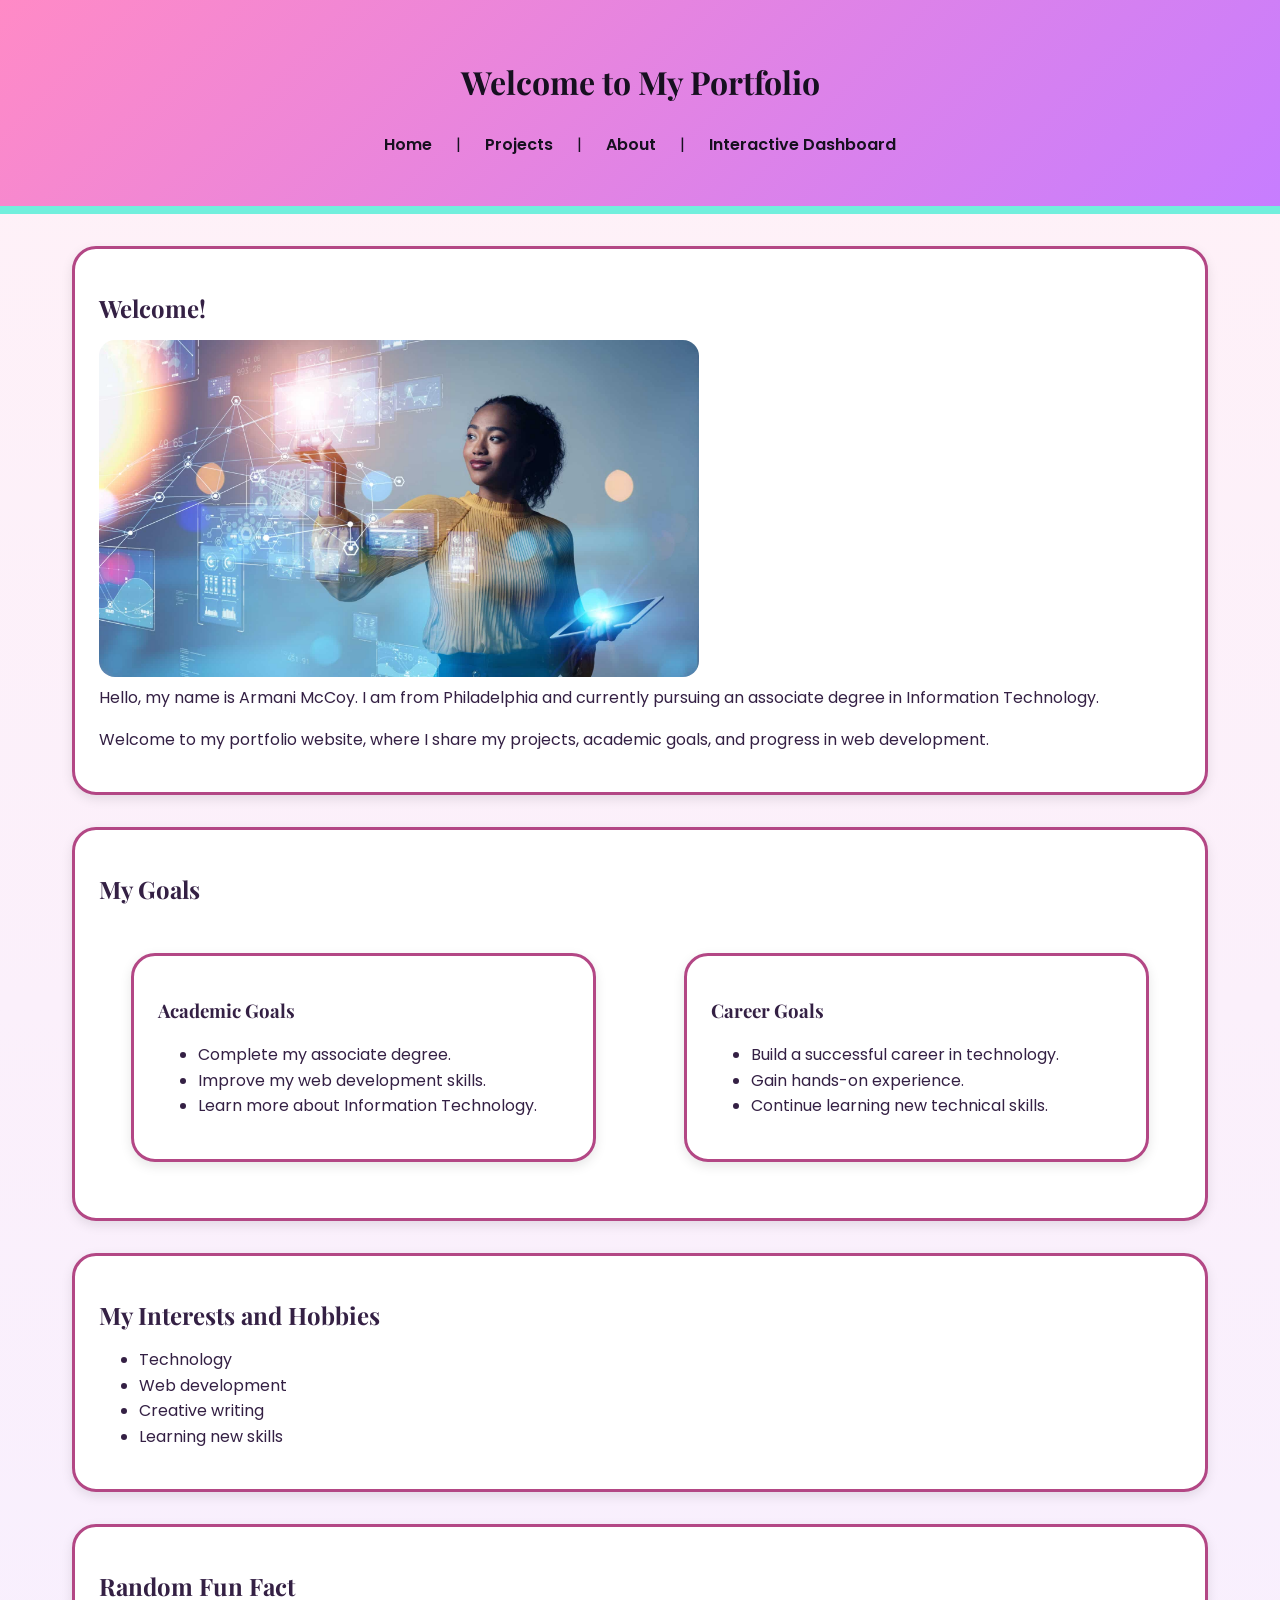
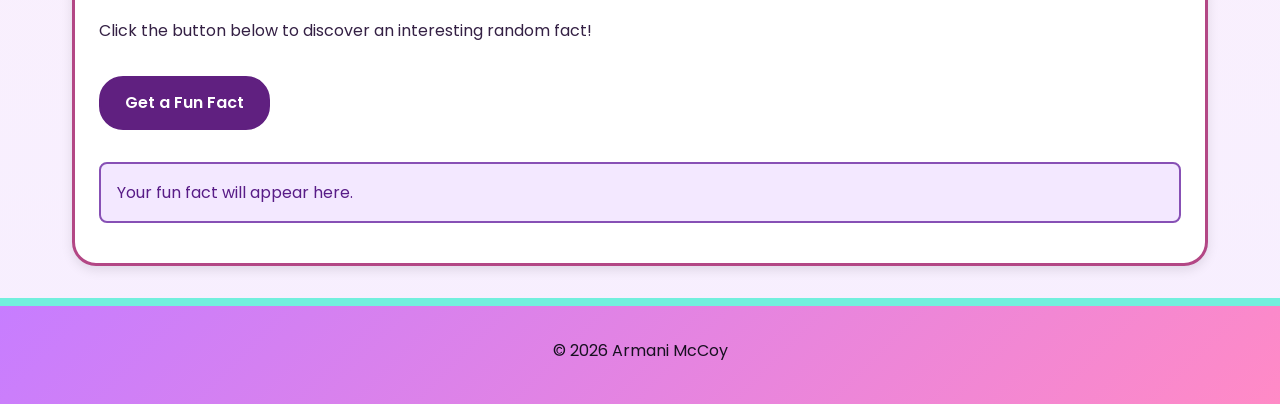
==== commit de4e8439: "Refactor index.html for improved structure and clarity, update title and content for portfolio focus" ====
--- a/index.html
+++ b/index.html
@@ -1,195 +1,131 @@
+
 <!DOCTYPE html>
 <html lang="en">
 
 <head>
     <meta charset="UTF-8">
-    <meta name="viewport"
-          content="width=device-width, initial-scale=1.0">
+    <meta name="viewport" content="width=device-width, initial-scale=1.0">
 
-    <title>Personalized Student Success Dashboard</title>
+    <title>Welcome - Armani McCoy</title>
 
-    <link rel="stylesheet" href="interactive.css">
-    <script src="script.js" defer></script>
+    <link rel="stylesheet" href="mystyle.css">
+    <script src="milestone4.js" defer></script>
 </head>
 
 <body>
 
-<a class="skip-link" href="#main-content">
-    Skip to main content
-</a>
+    <header id="header">
 
-<header>
+        <h1>Welcome to My Portfolio</h1>
 
-    <h1>Student Success Dashboard</h1>
+        <nav aria-label="Main navigation">
+            <a href="index.html">Home</a> |
+            <a href="project.html">Projects</a> |
+            <a href="about.html">About</a> |
+            <a href="interactive.html">Interactive Dashboard</a>
+        </nav>
 
-    <p>Your space to learn, grow, and succeed!</p>
+    </header>
 
-    <nav aria-label="Main navigation">
-        <a href="index.html">Home</a> |
-        <a href="project.html">Projects</a> |
-        <a href="about.html">About</a> |
-        <a href="interactive.html"
-           aria-current="page">Interactive</a>
-    </nav>
+    <main>
 
-</header>
+        <section class="content-box">
 
-<main id="main-content">
+            <h2>Welcome!</h2>
 
-    <!-- Feature 1: Motivation Counter -->
+            <img src="welcome 2.jpg"
+                 alt="Photo of IT student"
+                 width="300">
 
-    <section>
+            <p>
+                Hello, my name is Armani McCoy.
+                I am from Philadelphia and currently
+                pursuing an associate degree in
+                Information Technology.
+            </p>
 
-        <h2>Daily Motivation</h2>
+            <p>
+                Welcome to my portfolio website, where
+                I share my projects, academic goals,
+                and progress in web development.
+            </p>
 
-        <p>Every small step brings you closer to your goals!</p>
+        </section>
 
-        <p id="message" role="status">
-            You have clicked the button 0 times!
-        </p>
+        <section class="content-box">
 
-        <button type="button" id="changeButton">
-            Boost My Motivation
-        </button>
+            <h2>My Goals</h2>
 
-    </section>
+            <div class="goals-grid">
 
+                <article class="content-box">
 
-    <!-- Feature 2: Live Style Customizer -->
+                    <h3>Academic Goals</h3>
 
-    <section>
+                    <ul>
+                        <li>Complete my associate degree.</li>
+                        <li>Improve my web development skills.</li>
+                        <li>Learn more about Information Technology.</li>
+                    </ul>
 
-        <h2>Design Your Study Space</h2>
-
-        <p>
-            Personalize your dashboard by choosing
-            your favorite theme and text size.
-            Watch your changes happen in real time!
-        </p>
-
-        <div id="dashboardPreview" class="theme-pink">
-
-            <h3 id="welcomeMessage">
-                Welcome, Student!
-            </h3>
-
-            <p>Your journey to success starts here.</p>
-
-            <div class="dashboard-grid">
-
-                <article class="dashboard-card">
-                    <h4>Study Goals</h4>
-                    <p>Stay organized and keep learning.</p>
                 </article>
 
-                <article class="dashboard-card">
-                    <h4>Stay Focused</h4>
-                    <p>Believe in your progress.</p>
+                <article class="content-box">
+
+                    <h3>Career Goals</h3>
+
+                    <ul>
+                        <li>Build a successful career in technology.</li>
+                        <li>Gain hands-on experience.</li>
+                        <li>Continue learning new technical skills.</li>
+                    </ul>
+
                 </article>
 
             </div>
 
-        </div>
+        </section>
 
-        <div class="customizer">
+        <section class="content-box">
 
-            <label for="studentName">
-                Personalize your welcome message:
-            </label>
+            <h2>My Interests and Hobbies</h2>
 
-            <input
-                type="text"
-                id="studentName"
-                placeholder="Enter a nickname"
-                maxlength="30"
-            >
+            <ul>
+                <li>Technology</li>
+                <li>Web development</li>
+                <li>Creative writing</li>
+                <li>Learning new skills</li>
+            </ul>
 
-            <label for="themeSelect">
-                Choose your aesthetic:
-            </label>
+        </section>
 
-            <select id="themeSelect">
+        <section class="content-box">
 
-                <option value="pink">
-                    Pretty in Pink
-                </option>
+            <h2>Random Fun Fact</h2>
 
-                <option value="purple">
-                    Lavender Dreams
-                </option>
+            <p>
+                Click the button below to discover
+                an interesting random fact!
+            </p>
 
-                <option value="blue">
-                    Ocean Blue
-                </option>
-
-                <option value="green">
-                    Sage Green
-                </option>
-
-                <option value="dark">
-                    Midnight Mode
-                </option>
-
-            </select>
-
-            <label for="fontSlider">
-                Welcome message text size:
-                <output id="fontValue"
-                        for="fontSlider">24px</output>
-            </label>
-
-            <input
-                type="range"
-                id="fontSlider"
-                min="16"
-                max="36"
-                value="24"
-            >
-
-            <button type="button" id="resetDashboard">
-                Reset My Dashboard
+            <button type="button" id="factButton">
+                Get a Fun Fact
             </button>
 
-        </div>
+            <p id="factDisplay" role="status">
+                Your fun fact will appear here.
+            </p>
 
-    </section>
+        </section>
 
+    </main>
 
-    <!-- Feature 3: Study To-Do List -->
+    <footer id="footer">
 
-    <section>
+        <p>&copy; 2026 Armani McCoy</p>
 
-        <h2>My Study To-Do List</h2>
-
-        <p>Organize your assignments and study goals.</p>
-
-        <label for="taskInput">
-            Enter a study task:
-        </label>
-
-        <input
-            type="text"
-            id="taskInput"
-            placeholder="Example: Complete JavaScript homework"
-        >
-
-        <button type="button" id="addButton">
-            Add Task
-        </button>
-
-        <ul id="taskList"></ul>
-
-    </section>
-
-</main>
-
-<footer>
-
-    <p>Student Success Dashboard | JavaScript Project</p>
-
-    <p>&copy; 2026 Armani McCoy</p>
-
-</footer>
+    </footer>
 
 </body>
+
 </html>
--- a/mystyle.css
+++ b/mystyle.css
@@ -0,0 +1,545 @@
+/* =====================
+   GLOBAL STYLES
+   ===================== */
+
+@import url('https://fonts.googleapis.com/css2?family=Playfair+Display:wght@400;600;700&family=Poppins:wght@400;500;600;700&display=swap');
+
+* {
+    box-sizing: border-box;
+}
+
+html {
+    scroll-behavior: smooth;
+}
+
+body {
+    margin: 0;
+    font-family: "Poppins", sans-serif;
+    background: linear-gradient(to bottom, #fff1f7, #f7efff);
+    color: #342044;
+    line-height: 1.6;
+    overflow-wrap: break-word;
+}
+
+/* TYPE SELECTORS */
+
+h1, h2, h3 {
+    font-family: "Playfair Display", serif;
+    line-height: 1.3;
+}
+
+p {
+    margin-top: 8px;
+}
+
+img {
+    width: 100%;
+    max-width: 600px;
+    height: auto;
+    display: block;
+    border-radius: 16px;
+}
+
+a {
+    color: #602080;
+}
+
+a:hover {
+    text-decoration: underline;
+}
+
+/* =====================
+   KEYBOARD ACCESSIBILITY
+   ===================== */
+
+.skip-link {
+    position: absolute;
+    top: -100px;
+    left: 16px;
+    z-index: 1000;
+    background: white;
+    color: #342044;
+    padding: 12px 16px;
+    border: 2px solid #602080;
+    border-radius: 8px;
+}
+
+.skip-link:focus {
+    top: 8px;
+}
+
+:focus-visible {
+    outline: 3px solid #342044;
+    outline-offset: 4px;
+}
+
+/* =====================
+   HEADER AND FOOTER
+   ===================== */
+
+#header {
+    background: linear-gradient(135deg, #ff8ac6, #c77dff);
+    color: #171020;
+    text-align: center;
+    padding: 40px 24px;
+    border-bottom: 8px solid #72efdd;
+}
+
+#footer {
+    background: linear-gradient(135deg, #c77dff, #ff8ac6);
+    color: #171020;
+    text-align: center;
+    padding: 24px;
+    border-top: 8px solid #72efdd;
+}
+
+/* =====================
+   NAVIGATION
+   ===================== */
+
+nav {
+    display: flex;
+    justify-content: center;
+    align-items: center;
+    flex-wrap: wrap;
+    gap: 8px;
+    margin-top: 16px;
+}
+
+nav a {
+    display: inline-block;
+    text-decoration: none;
+    color: #171020;
+    font-weight: 600;
+    padding: 8px 16px;
+    border-radius: 24px;
+}
+
+nav a:hover,
+nav a:focus-visible {
+    background-color: #ffffff;
+    color: #342044;
+}
+
+nav a[aria-current="page"] {
+    background-color: #ffffff;
+    color: #342044;
+    text-decoration: underline;
+}
+
+/* =====================
+   MAIN CONTENT
+   ===================== */
+
+main {
+    max-width: 1200px;
+    width: 100%;
+    margin: 0 auto;
+}
+
+.content-box {
+    background-color: #ffffff;
+    margin: 32px;
+    padding: 24px;
+    border: 3px solid #b34785;
+    border-radius: 24px;
+    box-shadow: 0 4px 12px rgba(0, 0, 0, .1);
+}
+
+.content-box h2 {
+    margin-bottom: 16px;
+}
+
+/* =====================
+   GESTALT: SIMILARITY
+   ===================== */
+
+.card {
+    background-color: #fff7fc;
+    padding: 24px;
+    border: 2px solid #8750b5;
+    border-radius: 16px;
+    box-shadow: 0 2px 8px rgba(0, 0, 0, .08);
+}
+
+.card h3 {
+    color: #51236b;
+    margin-top: 0;
+}
+
+.card p {
+    margin-bottom: 0;
+}
+
+/* =====================
+   GESTALT: PROXIMITY
+   ===================== */
+
+.goals-grid {
+    display: grid;
+    grid-template-columns: repeat(2, minmax(0, 1fr));
+    gap: 24px;
+}
+
+#goals .card {
+    width: 100%;
+}
+
+/* =====================
+   HOBBIES
+   ===================== */
+
+#hobbies ul {
+    padding-left: 24px;
+    margin-top: 16px;
+}
+
+#hobbies li {
+    margin-bottom: 8px;
+}
+
+/* =====================
+   IMAGE STYLING
+   ===================== */
+
+#about img,
+.portfolio-image {
+    margin-top: 24px;
+    border: 4px solid #479a8e;
+}
+
+/* =====================
+   ACCESSIBLE CONTACT FORM
+   ===================== */
+
+.contact-form {
+    max-width: 700px;
+    margin: 24px auto;
+}
+
+.contact-form fieldset {
+    border: 2px solid #8750b5;
+    border-radius: 16px;
+    padding: 24px;
+    min-width: 0;
+}
+
+.contact-form legend {
+    font-family: "Playfair Display", serif;
+    font-size: 1.4rem;
+    font-weight: 700;
+    color: #342044;
+    padding: 0 8px;
+}
+
+.form-group {
+    margin-bottom: 24px;
+}
+
+.form-group label {
+    display: block;
+    font-weight: 600;
+    margin-bottom: 8px;
+    color: #342044;
+}
+
+.form-group input,
+.form-group textarea {
+    display: block;
+    width: 100%;
+    padding: 12px;
+    border: 2px solid #8750b5;
+    border-radius: 8px;
+    font: inherit;
+    color: #342044;
+    background-color: #ffffff;
+}
+
+.form-group textarea {
+    min-height: 150px;
+    resize: vertical;
+}
+
+.form-group input:focus-visible,
+.form-group textarea:focus-visible {
+    outline: 3px solid #342044;
+    outline-offset: 2px;
+}
+
+.form-group input[aria-invalid="true"],
+.form-group textarea[aria-invalid="true"] {
+    border: 3px solid #a11232;
+}
+
+.error-message {
+    color: #a11232;
+    font-size: 0.95rem;
+    font-weight: 600;
+    margin-top: 8px;
+}
+
+.form-status {
+    margin-top: 16px;
+    font-weight: 600;
+}
+
+.form-status.error {
+    color: #a11232;
+}
+
+.form-status.success {
+    color: #245d39;
+}
+
+.submit-button {
+    background-color: #602080;
+    color: #ffffff;
+    border: 2px solid #602080;
+    padding: 12px 24px;
+    border-radius: 24px;
+    font: inherit;
+    font-weight: 600;
+    cursor: pointer;
+}
+
+.submit-button:hover {
+    background-color: #44135e;
+}
+
+.submit-button:focus-visible {
+    outline: 3px solid #342044;
+    outline-offset: 4px;
+}
+
+/* =====================
+   LARGE TABLET: 1024px
+   ===================== */
+
+@media (max-width: 1024px) {
+
+    .content-box {
+        margin: 24px;
+    }
+
+}
+
+/* =====================
+   TABLET: 768px
+   ===================== */
+
+@media (max-width: 768px) {
+
+    .content-box {
+        margin: 24px 16px;
+    }
+
+    .goals-grid {
+        grid-template-columns: 1fr;
+    }
+
+    #header {
+        padding: 32px 16px;
+    }
+
+}
+
+/* =====================
+   MOBILE: 640px
+   ===================== */
+
+@media (max-width: 640px) {
+
+    .content-box {
+        margin: 16px;
+        padding: 16px;
+    }
+
+    nav {
+        gap: 8px;
+    }
+
+    nav a {
+        padding: 8px 12px;
+    }
+
+    .contact-form fieldset {
+        padding: 16px;
+    }
+
+}
+
+/* =====================
+   SMALL MOBILE: 320px+
+   ===================== */
+
+@media (max-width: 480px) {
+
+    #header {
+        padding: 24px 16px;
+    }
+
+    h1 {
+        font-size: 2rem;
+    }
+
+    h2 {
+        font-size: 1.5rem;
+    }
+
+    .content-box {
+        margin: 16px 8px;
+        padding: 16px;
+    }
+
+    .card {
+        padding: 16px;
+    }
+
+    nav a {
+        padding: 8px;
+        font-size: 0.9rem;
+    }
+
+}
+
+/* =====================
+   REDUCED MOTION
+   ===================== */
+
+@media (prefers-reduced-motion: reduce) {
+
+    html {
+        scroll-behavior: auto;
+    }
+
+}
+
+/* =====================
+   PROJECTS PAGE LAYOUT
+   ===================== */
+
+/* Gestalt Principle: Proximity */
+
+.projects-grid {
+    display: grid;
+    grid-template-columns: repeat(3, minmax(0, 1fr));
+    gap: 24px;
+    margin-top: 24px;
+}
+
+/* Gestalt Principle: Similarity */
+
+.projects-grid .card {
+    background-color: #fff7fc;
+    border: 2px solid #8750b5;
+    border-radius: 16px;
+    padding: 24px;
+}
+
+/* Tablet */
+
+@media (max-width: 1024px) {
+
+    .projects-grid {
+        grid-template-columns: repeat(2, minmax(0, 1fr));
+    }
+
+}
+
+/* Mobile */
+
+@media (max-width: 640px) {
+
+    .projects-grid {
+        grid-template-columns: 1fr;
+    }
+
+}
+
+
+/* =====================
+   MILESTONE 4 JAVASCRIPT INTERACTIONS
+   ===================== */
+
+#toggleProjects,
+#factButton {
+    background-color: #602080;
+    color: #ffffff;
+    border: 2px solid #602080;
+    border-radius: 24px;
+    padding: 12px 24px;
+    margin: 16px 0;
+    font: inherit;
+    font-weight: 600;
+    cursor: pointer;
+}
+
+#toggleProjects:hover,
+#factButton:hover {
+    background-color: #44135e;
+}
+
+/* Disabled button while API is loading */
+
+#factButton:disabled {
+    opacity: 0.7;
+    cursor: wait;
+}
+
+/* Show and hide project cards */
+
+[hidden] {
+    display: none !important;
+}
+
+/* Contact form section */
+
+.contact-section {
+    background-color: #fdf2f8;
+}
+
+/* Contact form layout */
+
+#contactForm {
+    display: flex;
+    flex-direction: column;
+    gap: 8px;
+}
+
+#contactForm .submit-button {
+    align-self: flex-start;
+}
+
+/* Successful form validation */
+
+#formSuccess {
+    color: #166534;
+    font-weight: 600;
+}
+
+/* Random Fun Fact API */
+
+#factDisplay {
+    background-color: #f3e8ff;
+    color: #581c87;
+    padding: 16px;
+    border: 2px solid #8750b5;
+    border-radius: 8px;
+    margin-top: 16px;
+}
+
+/* Mobile responsiveness */
+
+@media (max-width: 640px) {
+
+    #toggleProjects,
+    #factButton,
+    #contactForm .submit-button {
+        width: 100%;
+    }
+
+    .projects-grid .card {
+        padding: 16px;
+    }
+
+}
